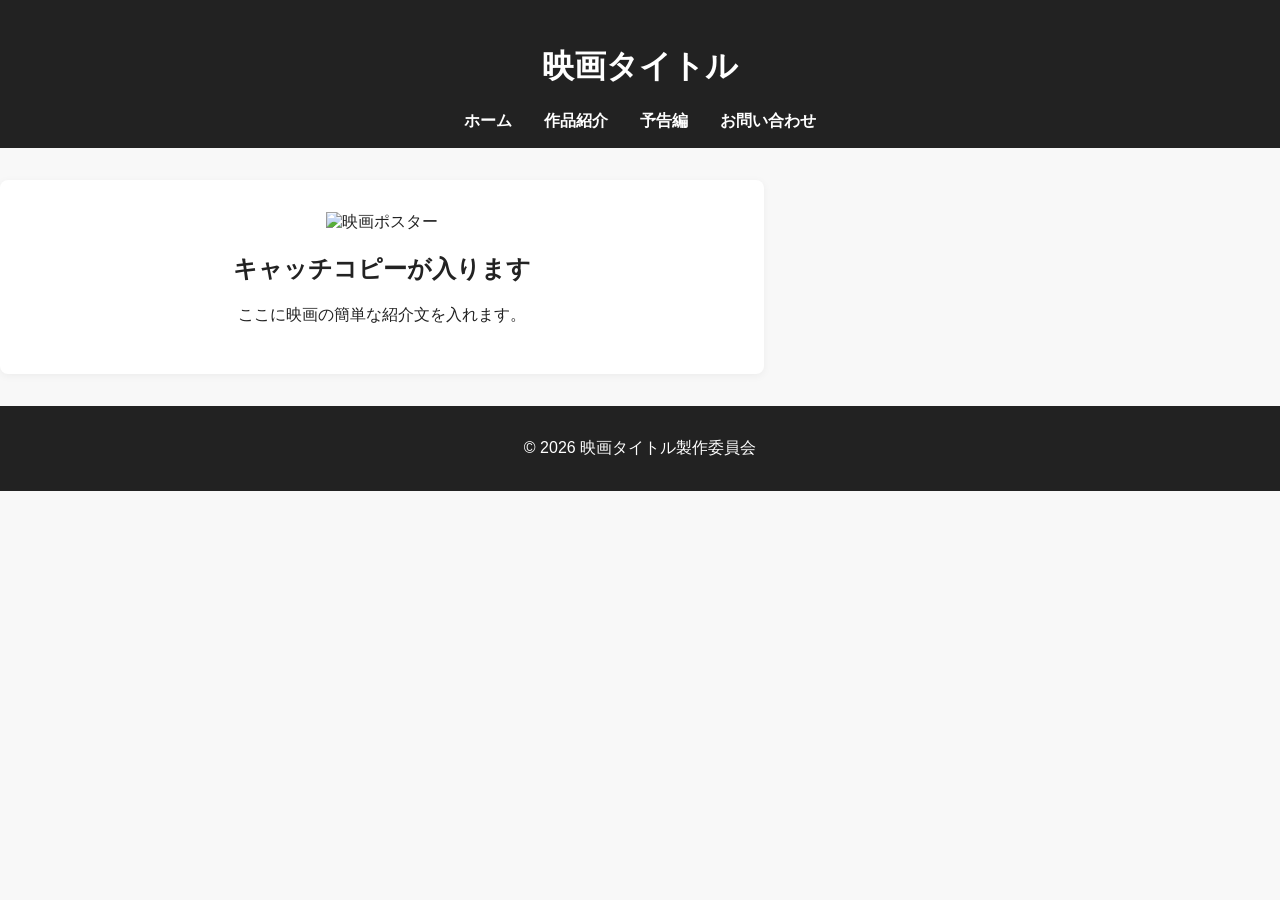
==== index.html @ a8ce862e "first commit" ====
<!DOCTYPE html>
<html lang="ja">
<head>
  <meta charset="UTF-8">
  <meta name="viewport" content="width=device-width, initial-scale=1.0">
  <title>映画タイトル | 特設ページ</title>
  <link rel="stylesheet" href="style.css">
</head>
<body>
  <header>
    <h1>映画タイトル</h1>
    <nav>
      <ul>
        <li><a href="index.html">ホーム</a></li>
        <li><a href="about.html">作品紹介</a></li>
        <li><a href="trailer.html">予告編</a></li>
        <li><a href="contact.html">お問い合わせ</a></li>
      </ul>
    </nav>
  </header>
  <main>
    <section class="main-visual">
      <img src="images/poster.jpg" alt="映画ポスター" style="max-width:100%;height:auto;">
      <h2>キャッチコピーが入ります</h2>
      <p>ここに映画の簡単な紹介文を入れます。</p>
    </section>
  </main>
  <footer>
    <p>&copy; 2026 映画タイトル製作委員会</p>
  </footer>
  <script src="script.js"></script>
</body>
</html>
---- style.css ----
body {
  font-family: 'Yu Gothic', 'Meiryo', sans-serif;
  margin: 0;
  padding: 0;
  background: #f8f8f8;
  color: #222;
}
header {
  background: #222;
  color: #fff;
  padding: 1.5rem 0 1rem 0;
  text-align: center;
}
nav ul {
  list-style: none;
  padding: 0;
  margin: 0;
  display: flex;
  justify-content: center;
  gap: 2rem;
}
nav a {
  color: #fff;
  text-decoration: none;
  font-weight: bold;
  transition: color 0.2s;
}
nav a:hover {
  color: #ffcc00;
}
.main-visual {
  text-align: center;
  margin: 2rem 0;
}
section {
  margin: 2rem auto;
  max-width: 700px;
  background: #fff;
  padding: 2rem;
  border-radius: 8px;
  box-shadow: 0 2px 8px rgba(0,0,0,0.05);
}
footer {
  background: #222;
  color: #fff;
  text-align: center;
  padding: 1rem 0;
  margin-top: 2rem;
}
button {
  background: #ffcc00;
  color: #222;
  border: none;
  padding: 0.5rem 1.5rem;
  border-radius: 4px;
  font-size: 1rem;
  cursor: pointer;
  margin-top: 1rem;
}
button:hover {
  background: #ffe066;
}
input, textarea {
  width: 100%;
  margin-bottom: 1rem;
  padding: 0.5rem;
  border: 1px solid #ccc;
  border-radius: 4px;
  font-size: 1rem;
  box-sizing: border-box;
}
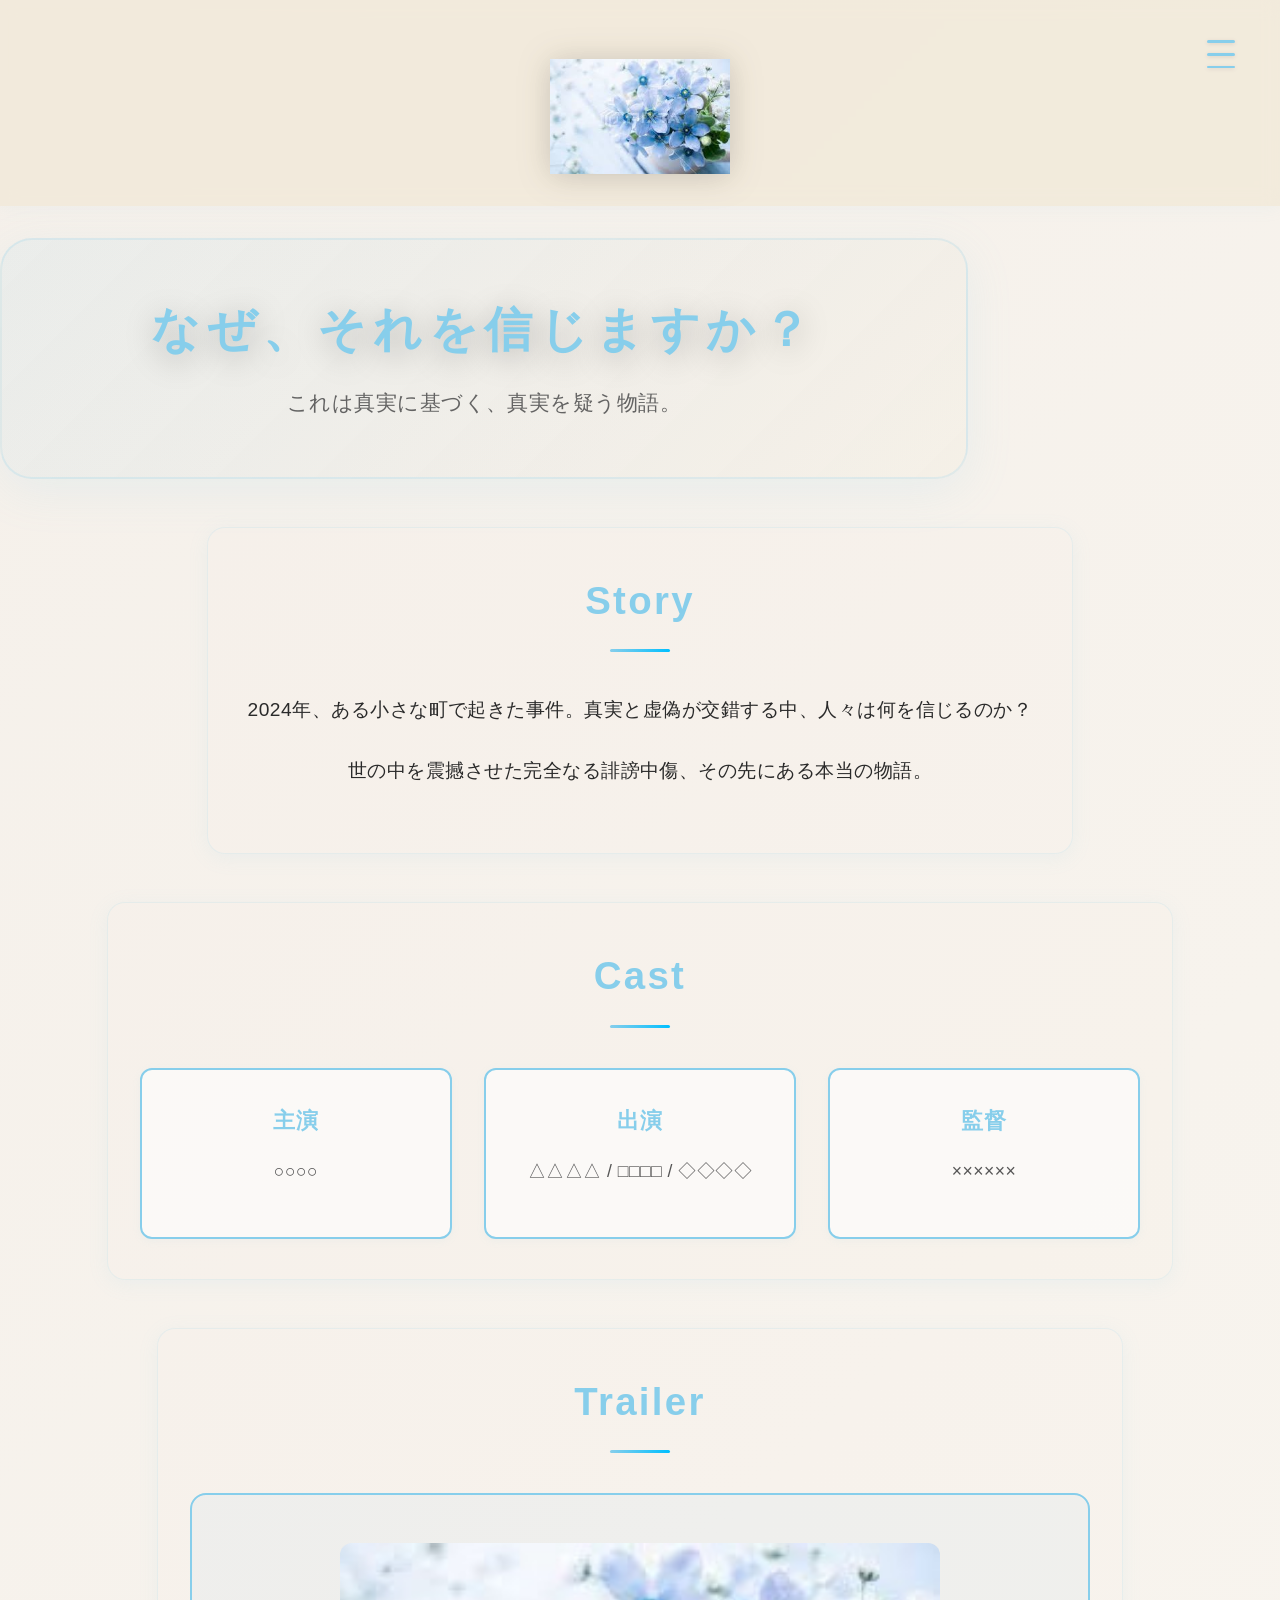
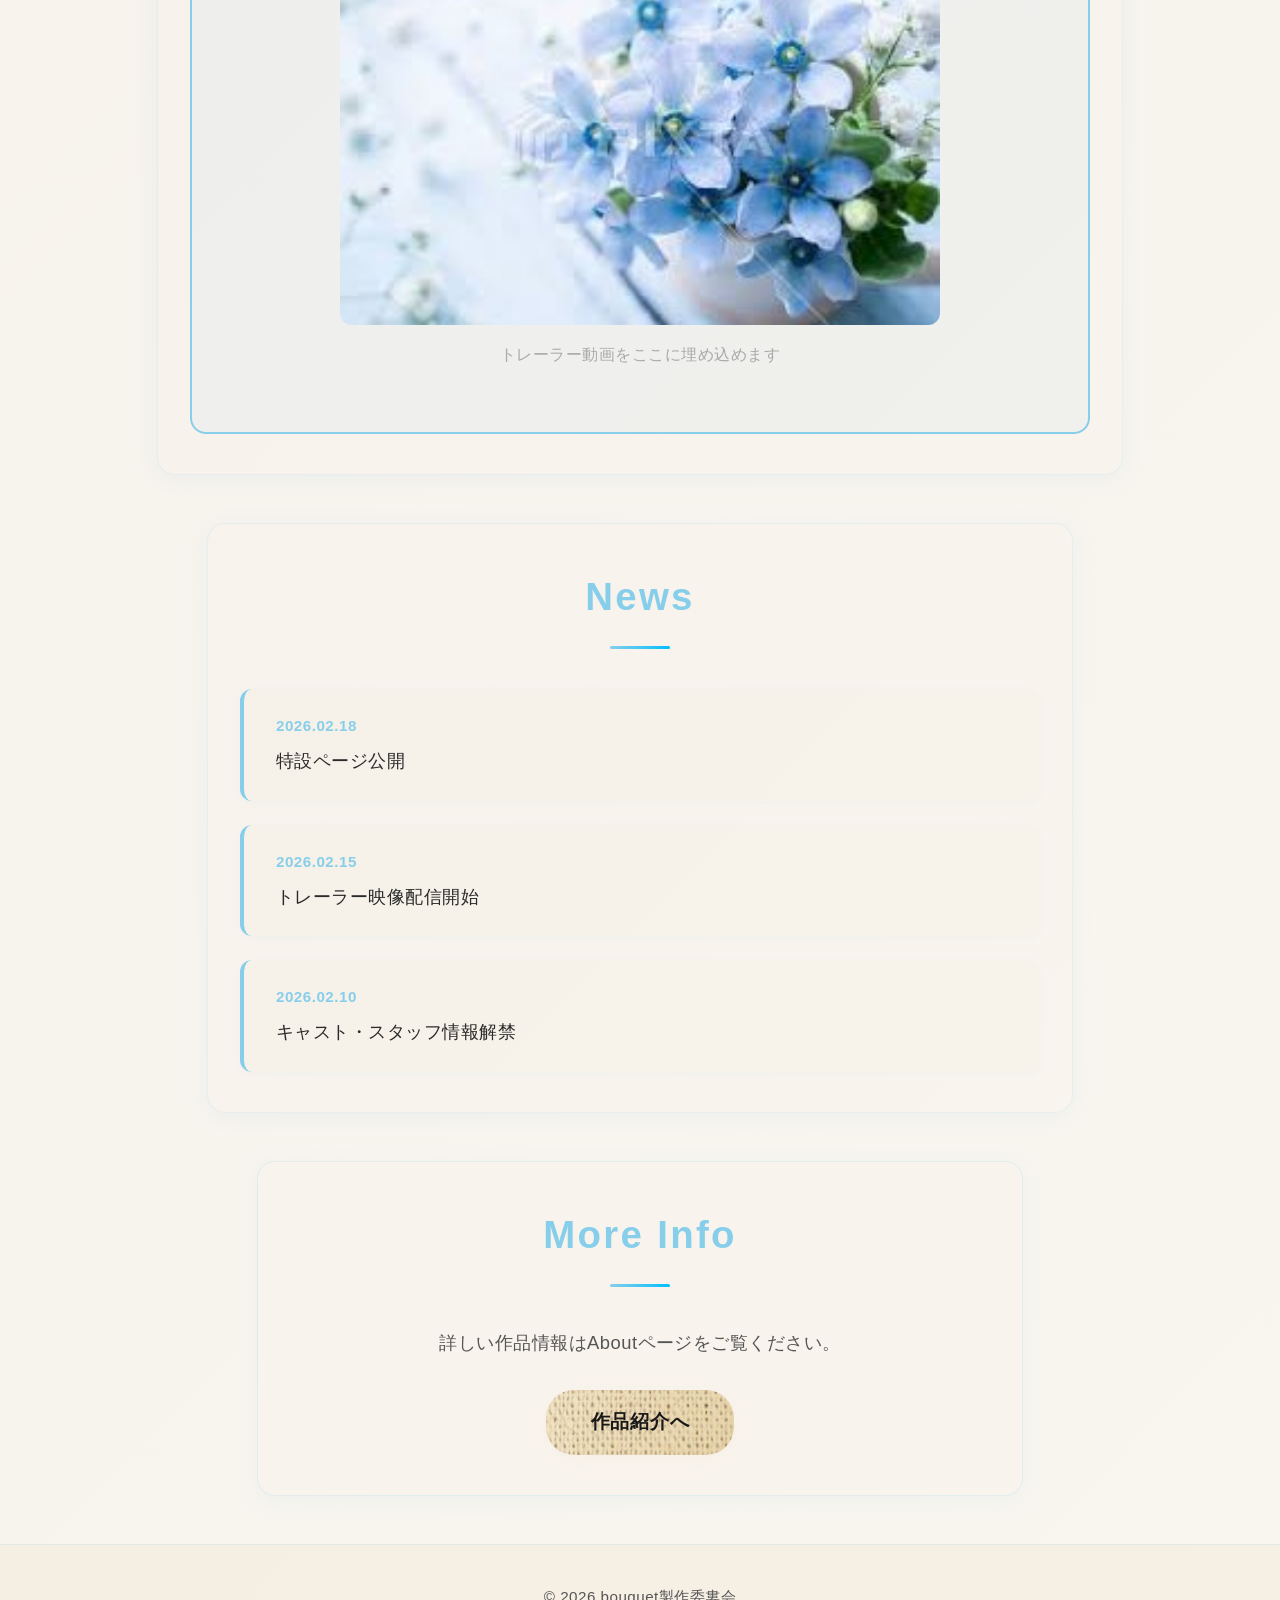
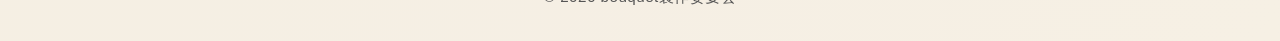
==== commit 16c38863: "ver2" ====
--- a/index.html
+++ b/index.html
@@ -8,25 +8,83 @@
 </head>
 <body>
   <header>
-    <h1>映画タイトル</h1>
-    <nav>
+    <img src="images/water.jpg" alt="bouquetロゴ" class="site-logo" style="max-width:180px; width:40vw; height:auto; margin:1.2rem auto 0.5rem; display:block; filter:drop-shadow(0 2px 16px rgba(0,0,0,0.18));">
+    <button class="menu-toggle" aria-label="メニューを開く"><span></span><span></span><span></span></button>
+    <nav class="nav-menu">
       <ul>
-        <li><a href="index.html">ホーム</a></li>
-        <li><a href="about.html">作品紹介</a></li>
-        <li><a href="trailer.html">予告編</a></li>
-        <li><a href="contact.html">お問い合わせ</a></li>
+        <li><a href="index.html">Home</a></li>
+        <li><a href="about.html">About</a></li>
+        <li><a href="trailer.html">Trailer</a></li>
+        <li><a href="contact.html">Contact</a></li>
       </ul>
     </nav>
   </header>
   <main>
-    <section class="main-visual">
-      <img src="images/poster.jpg" alt="映画ポスター" style="max-width:100%;height:auto;">
-      <h2>キャッチコピーが入ります</h2>
-      <p>ここに映画の簡単な紹介文を入れます。</p>
+    <section class="main-visual fadein">
+      <h2 class="catch">なぜ、それを信じますか？</h2>
+      <p class="tagline">これは真実に基づく、真実を疑う物語。</p>
+    </section>
+
+    <section class="story-section fadein">
+      <h2>Story</h2>
+      <div class="story-content">
+        <p>2024年、ある小さな町で起きた事件。真実と虚偽が交錯する中、人々は何を信じるのか？</p>
+        <p>世の中を震撼させた完全なる誹謗中傷、その先にある本当の物語。</p>
+      </div>
+    </section>
+
+    <section class="cast-section fadein">
+      <h2>Cast</h2>
+      <div class="cast-list">
+        <div class="cast-item">
+          <h3>主演</h3>
+          <p>○○○○</p>
+        </div>
+        <div class="cast-item">
+          <h3>出演</h3>
+          <p>△△△△ / □□□□ / ◇◇◇◇</p>
+        </div>
+        <div class="cast-item">
+          <h3>監督</h3>
+          <p>××××××</p>
+        </div>
+      </div>
+    </section>
+
+    <section class="trailer-preview fadein">
+      <h2>Trailer</h2>
+      <div class="video-placeholder">
+        <img src="images/water.jpg" alt="トレーラー予告編" style="width:100%; max-width:600px; height:auto; border-radius:12px; display:block; margin:0 auto;">
+        <p style="text-align:center; margin-top:1rem; color:#aaa;">トレーラー動画をここに埋め込めます</p>
+      </div>
+    </section>
+
+    <section class="news-section fadein">
+      <h2>News</h2>
+      <div class="news-list">
+        <div class="news-item">
+          <span class="news-date">2026.02.18</span>
+          <p>特設ページ公開</p>
+        </div>
+        <div class="news-item">
+          <span class="news-date">2026.02.15</span>
+          <p>トレーラー映像配信開始</p>
+        </div>
+        <div class="news-item">
+          <span class="news-date">2026.02.10</span>
+          <p>キャスト・スタッフ情報解禁</p>
+        </div>
+      </div>
+    </section>
+
+    <section class="cta-section fadein">
+      <h2>More Info</h2>
+      <p>詳しい作品情報はAboutページをご覧ください。</p>
+      <a href="about.html" class="cta-button">作品紹介へ</a>
     </section>
   </main>
   <footer>
-    <p>&copy; 2026 映画タイトル製作委員会</p>
+    <p>&copy; 2026 bouquet製作委婁会</p>
   </footer>
   <script src="script.js"></script>
 </body>
--- a/style.css
+++ b/style.css
@@ -1,71 +1,422 @@
-body {
-  font-family: 'Yu Gothic', 'Meiryo', sans-serif;
-  margin: 0;
-  padding: 0;
-  background: #f8f8f8;
-  color: #222;
-}
-header {
-  background: #222;
-  color: #fff;
-  padding: 1.5rem 0 1rem 0;
-  text-align: center;
-}
-nav ul {
+.site-logo {
+  display: block;
+  margin: 1.2rem auto 0.5rem auto;
+  max-width: 180px;
+  width: 40vw;
+  height: auto;
+  filter: drop-shadow(0 2px 16px rgba(0,0,0,0.18));
+}
+.main-visual .catch {
+  font-size: 3rem;
+  font-weight: 900;
+  color: #87ceeb;
+  margin-bottom: 1.8rem;
+  letter-spacing: 0.14em;
+  text-shadow: 0 6px 32px rgba(0,0,0,0.28);
+  line-height: 1.1;
+}
+
+.main-visual .tagline {
+  font-size: 1.3rem;
+  color: #555;
+  margin-bottom: 0;
+  opacity: 0.9;
+  font-weight: 400;
+}
+/* 見出し・リンク・フォント統一 */
+h1, h2, h3, h4 {
+  font-family: 'Noto Sans JP', 'Yu Gothic', 'Meiryo', sans-serif;
+  font-weight: 700;
+  letter-spacing: 0.06em;
+  color: #87ceeb;
+  margin-top: 0;
+}
+h1 {
+  font-size: 2.6rem;
+  margin-bottom: 0.5rem;
+  text-shadow: 0 2px 16px rgba(0,0,0,0.18);
+}
+h2 {
+  font-size: 1.7rem;
+  margin-bottom: 1.2rem;
+}
+a {
+  color: #87ceeb;
+  text-decoration: underline;
+  transition: color 0.2s;
+}
+a:hover {
+  color: #f0e6d2;
+  text-decoration: none;
+}
+/* スクロール時フェードイン用 */
+.fadein {
+  opacity: 0;
+  transform: translateY(40px);
+  transition: opacity 0.8s cubic-bezier(.77,0,.18,1), transform 0.8s cubic-bezier(.77,0,.18,1);
+}
+.fadein.visible {
+  opacity: 1;
+  transform: none;
+}
+.main-visual {
+  text-align: center;
+  margin: 4rem auto 5rem auto;
+  padding: 4rem 2rem 3.5rem 2rem;
+  background: linear-gradient(135deg, rgba(135, 206, 235, 0.1) 0%, rgba(240, 230, 210, 0.15) 100%);
+  border-radius: 32px;
+  box-shadow: 0 12px 48px rgba(135, 206, 235, 0.12);
+  position: relative;
+  max-width: 900px;
+  border: 2px solid rgba(135, 206, 235, 0.2);
+}
+.main-visual img {
+  max-width: 320px;
+  width: 80vw;
+  height: auto;
+  margin-bottom: 2.2rem;
+  filter: drop-shadow(0 4px 24px rgba(0,0,0,0.25));
+}
+.main-visual h2 {
+  font-size: 2.2rem;
+  font-weight: 700;
+  color: #ffe066;
+  margin-bottom: 1.2rem;
+  letter-spacing: 0.08em;
+  text-shadow: 0 2px 12px rgba(0,0,0,0.18);
+}
+.main-visual p {
+  font-size: 1.15rem;
+  color: #f5f5f5;
+  margin-bottom: 0;
+  opacity: 0.92;
+}
+/* ハンバーガーメニュー・ナビゲーション */
+.menu-toggle {
+  position: fixed;
+  top: 2.2rem;
+  right: 2.5rem;
+  width: 38px;
+  height: 38px;
+  display: flex !important;
+  flex-direction: column;
+  justify-content: center;
+  align-items: center;
+  background: transparent !important;
+  border: none !important;
+  border-radius: 0 !important;
+  padding: 0 !important;
+  margin: 0 !important;
+  cursor: pointer;
+  z-index: 1002;
+  box-shadow: none !important;
+}
+.menu-toggle span {
+  display: block;
+  width: 28px;
+  height: 3.5px;
+  margin: 5px 0;
+  background: #87ceeb;
+  border-radius: 2px;
+  transition: background 0.2s, transform 0.3s;
+  box-shadow: 0 1px 4px rgba(0,0,0,0.12);
+}
+.nav-menu {
+  position: fixed;
+  top: 0;
+  left: 0;
+  width: 100%;
+  height: 100vh;
+  background: linear-gradient(135deg, rgba(240, 230, 210, 0.98) 0%, rgba(225, 245, 254, 0.98) 100%);
+  backdrop-filter: blur(8px);
+  z-index: 1001;
+  display: flex;
+  flex-direction: column;
+  justify-content: center;
+  align-items: center;
+  opacity: 0;
+  visibility: hidden;
+  transition: opacity 0.3s cubic-bezier(.77,0,.18,1), visibility 0.3s;
+}
+.nav-menu.open {
+  opacity: 1;
+  visibility: visible;
+}
+.nav-menu ul {
   list-style: none;
   padding: 0;
   margin: 0;
+  width: 100%;
   display: flex;
+  flex-direction: column;
   justify-content: center;
-  gap: 2rem;
-}
-nav a {
-  color: #fff;
+  align-items: center;
+  gap: 0;
+}
+.nav-menu li {
+  width: auto;
+  text-align: center;
+}
+.nav-menu a {
+  display: block;
+  padding: 1rem 0;
+  color: #87ceeb;
+  font-size: 2.2rem;
+  font-weight: 700;
   text-decoration: none;
+  background: transparent;
+  transition: color 0.2s, transform 0.2s;
+  letter-spacing: 0.08em;
+}
+.nav-menu a:hover, .nav-menu a:focus {
+  color: #f0e6d2;
+  transform: scale(1.05);
+}
+header {
+  position: relative;
+}
+body {
+  font-family: 'Yu Gothic', 'Meiryo', 'Noto Sans JP', 'Roboto', sans-serif;
+  margin: 0;
+  padding: 0;
+  background: linear-gradient(135deg, #f5f0ea 0%, #f9f6f0 100%);
+  color: #2a2a2a;
+  line-height: 1.7;
+  letter-spacing: 0.03em;
+}
+header {
+  background: rgba(240, 230, 210, 0.6);
+  color: #2a2a2a;
+  padding: 2.5rem 0 1.5rem 0;
+  text-align: center;
+  box-shadow: 0 2px 16px rgba(135, 206, 235, 0.08);
+  backdrop-filter: blur(8px);
+  position: relative;
+  z-index: 100;
+}
+.main-visual {
+  text-align: center;
+  margin: 2rem 0;
+}
+section {
+  margin: 3rem auto;
+  max-width: 900px;
+  background: rgba(255, 255, 255, 0.8);
+  padding: 2.5rem 2rem;
+  border-radius: 18px;
+  box-shadow: 0 4px 20px rgba(135, 206, 235, 0.1);
+  color: #2a2a2a;
+  border: 1px solid rgba(135, 206, 235, 0.15);
+}
+footer {
+  background: rgba(240, 230, 210, 0.4);
+  color: #555;
+  text-align: center;
+  padding: 1.5rem 0 1rem 0;
+  margin-top: 3rem;
+  font-size: 0.95rem;
+  border-top: 1px solid rgba(135, 206, 235, 0.2);
+}
+button:not(.menu-toggle) {
+  background: linear-gradient(90deg, #f0e6d2 0%, #e8d9bb 100%), url('images/rinen.jpg');
+  background-blend-mode: multiply;
+  color: #181818;
+  border: none;
+  padding: 0.7rem 2.2rem;
+  border-radius: 24px;
+  font-size: 1.1rem;
   font-weight: bold;
-  transition: color 0.2s;
-}
-nav a:hover {
-  color: #ffcc00;
-}
-.main-visual {
-  text-align: center;
-  margin: 2rem 0;
-}
-section {
-  margin: 2rem auto;
-  max-width: 700px;
-  background: #fff;
-  padding: 2rem;
-  border-radius: 8px;
-  box-shadow: 0 2px 8px rgba(0,0,0,0.05);
-}
-footer {
-  background: #222;
-  color: #fff;
-  text-align: center;
-  padding: 1rem 0;
-  margin-top: 2rem;
-}
-button {
-  background: #ffcc00;
-  color: #222;
-  border: none;
-  padding: 0.5rem 1.5rem;
-  border-radius: 4px;
-  font-size: 1rem;
   cursor: pointer;
   margin-top: 1rem;
-}
-button:hover {
-  background: #ffe066;
+  box-shadow: 0 2px 8px rgba(240, 230, 210, 0.18);
+  transition: background 0.2s, color 0.2s, box-shadow 0.2s;
+}
+button:not(.menu-toggle):hover {
+  background: linear-gradient(90deg, #fff5e6 0%, #f0e6d2 100%), url('images/rinen.jpg');
+  background-blend-mode: multiply;
+  color: #181818;
+  box-shadow: 0 4px 12px rgba(240, 230, 210, 0.28);
 }
 input, textarea {
   width: 100%;
   margin-bottom: 1rem;
-  padding: 0.5rem;
-  border: 1px solid #ccc;
-  border-radius: 4px;
+  padding: 0.7rem;
+  border: 1px solid #444;
+  border-radius: 8px;
   font-size: 1rem;
+  background: #232323;
+  color: #f5f5f5;
   box-sizing: border-box;
-}
+  transition: border 0.2s, background 0.2s;
+}
+/* ===== トップページセクション スタイリング ===== */
+
+.story-section h2,
+.cast-section h2,
+.trailer-preview h2,
+.news-section h2,
+.cta-section h2 {
+  font-size: 2.4rem;
+  text-align: center;
+  margin-bottom: 2.5rem;
+  position: relative;
+  padding-bottom: 1.2rem;
+}
+
+.story-section h2::after,
+.cast-section h2::after,
+.trailer-preview h2::after,
+.news-section h2::after,
+.cta-section h2::after {
+  content: '';
+  position: absolute;
+  bottom: 0;
+  left: 50%;
+  transform: translateX(-50%);
+  width: 60px;
+  height: 3px;
+  background: linear-gradient(90deg, #87ceeb, #00bfff);
+  border-radius: 2px;
+}
+
+/* Story Section */
+.story-section {
+  max-width: 800px;
+  background: rgba(240, 230, 210, 0.04) !important;
+}
+
+.story-content {
+  font-size: 1.2rem;
+  text-align: center;
+  line-height: 1.9;
+}
+
+.story-content p {
+  margin-bottom: 1.5rem;
+  color: #2a2a2a;
+}
+
+/* Cast Section */
+.cast-section {
+  max-width: 1000px;
+  background: rgba(240, 230, 210, 0.05) !important;
+}
+
+.cast-list {
+  display: grid;
+  grid-template-columns: repeat(auto-fit, minmax(200px, 1fr));
+  gap: 2rem;
+}
+
+.cast-item {
+  background: rgba(255, 255, 255, 0.6);
+  padding: 2rem;
+  border-radius: 12px;
+  text-align: center;
+  border: 2px solid #87ceeb;
+  transition: transform 0.3s, border-color 0.3s, background 0.3s, box-shadow 0.3s;
+  box-shadow: 0 2px 8px rgba(135, 206, 235, 0.08);
+}
+
+.cast-item:hover {
+  transform: translateY(-8px);
+  border-color: #f0e6d2;
+  background: rgba(240, 230, 210, 0.2);
+  box-shadow: 0 8px 24px rgba(135, 206, 235, 0.15);
+}
+
+.cast-item h3 {
+  color: #87ceeb;
+  font-size: 1.4rem;
+  margin-bottom: 0.8rem;
+}
+
+.cast-item p {
+  color: #555;
+  font-size: 1.1rem;
+}
+
+/* Trailer Preview */
+.trailer-preview {
+  max-width: 900px;
+  background: rgba(240, 230, 210, 0.04) !important;
+}
+
+.video-placeholder {
+  background: rgba(135, 206, 235, 0.08);
+  padding: 3rem 2rem;
+  border-radius: 16px;
+  border: 2px solid #87ceeb;
+  text-align: center;
+}
+
+/* News Section */
+.news-section {
+  max-width: 800px;
+  background: rgba(240, 230, 210, 0.04) !important;
+}
+
+.news-list {
+  display: flex;
+  flex-direction: column;
+  gap: 1.5rem;
+}
+
+.news-item {
+  background: rgba(240, 230, 210, 0.15);
+  padding: 1.5rem 2rem;
+  border-radius: 12px;
+  border-left: 4px solid #87ceeb;
+  display: flex;
+  flex-direction: column;
+  gap: 0.5rem;
+  box-shadow: 0 2px 6px rgba(135, 206, 235, 0.06);
+}
+
+.news-date {
+  color: #87ceeb;
+  font-size: 0.95rem;
+  font-weight: 700;
+}
+
+.news-item p {
+  color: #2a2a2a;
+  font-size: 1.1rem;
+  margin: 0;
+}
+
+/* CTA Section */
+.cta-section {
+  text-align: center;
+  max-width: 700px;
+  background: rgba(240, 230, 210, 0.06) !important;
+  border: 1px solid rgba(135, 206, 235, 0.2) !important;
+}
+
+.cta-section p {
+  font-size: 1.15rem;
+  color: #555;
+  margin-bottom: 2rem;
+}
+
+.cta-button {
+  display: inline-block;
+  padding: 1rem 2.8rem;
+  background: linear-gradient(90deg, #f0e6d2 0%, #e8d9bb 100%), url('images/rinen.jpg');
+  background-blend-mode: multiply;
+  color: #181818;
+  text-decoration: none;
+  border-radius: 28px;
+  font-size: 1.2rem;
+  font-weight: 700;
+  box-shadow: 0 4px 16px rgba(240, 230, 210, 0.22);
+  transition: all 0.3s;
+  letter-spacing: 0.04em;
+}
+
+.cta-button:hover {
+  transform: translateY(-4px);
+  box-shadow: 0 8px 24px rgba(240, 230, 210, 0.32);
+  background: linear-gradient(90deg, #fff5e6 0%, #f0e6d2 100%), url('images/rinen.jpg');
+  background-blend-mode: multiply;
+}
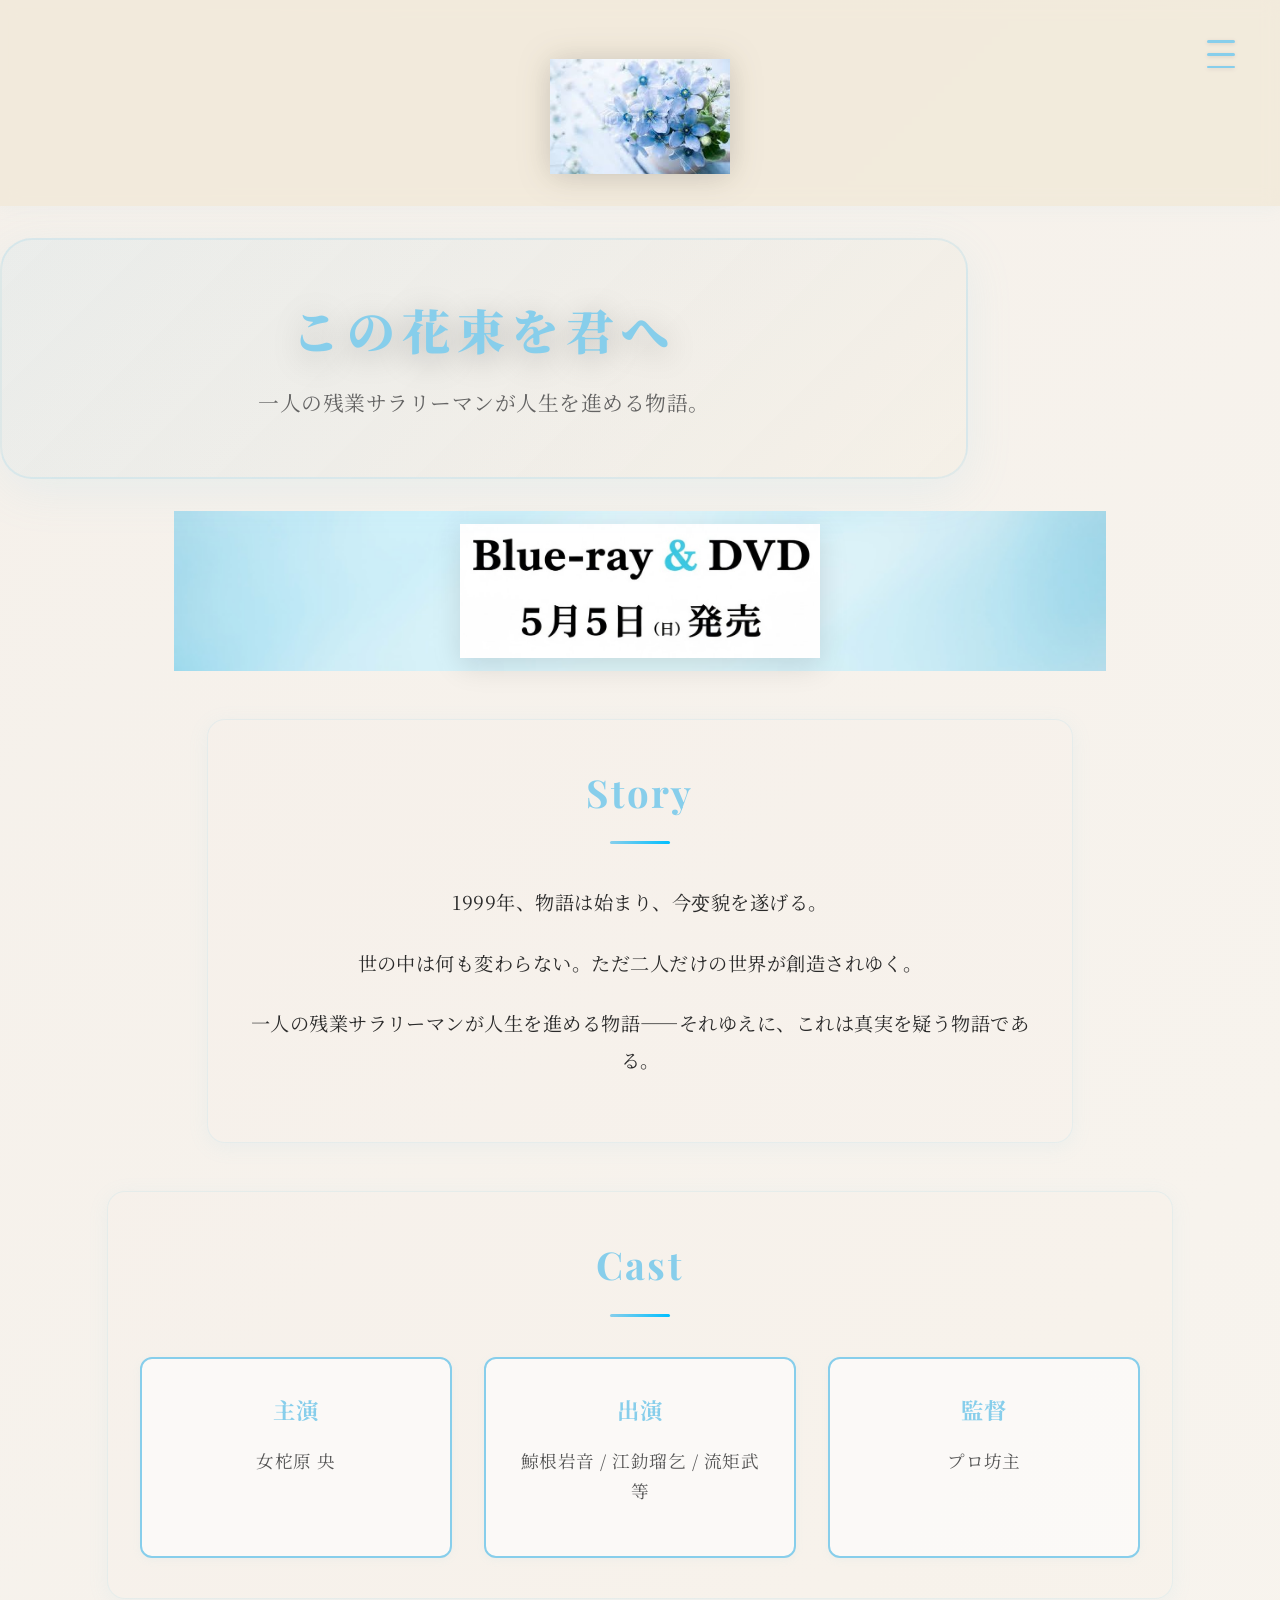
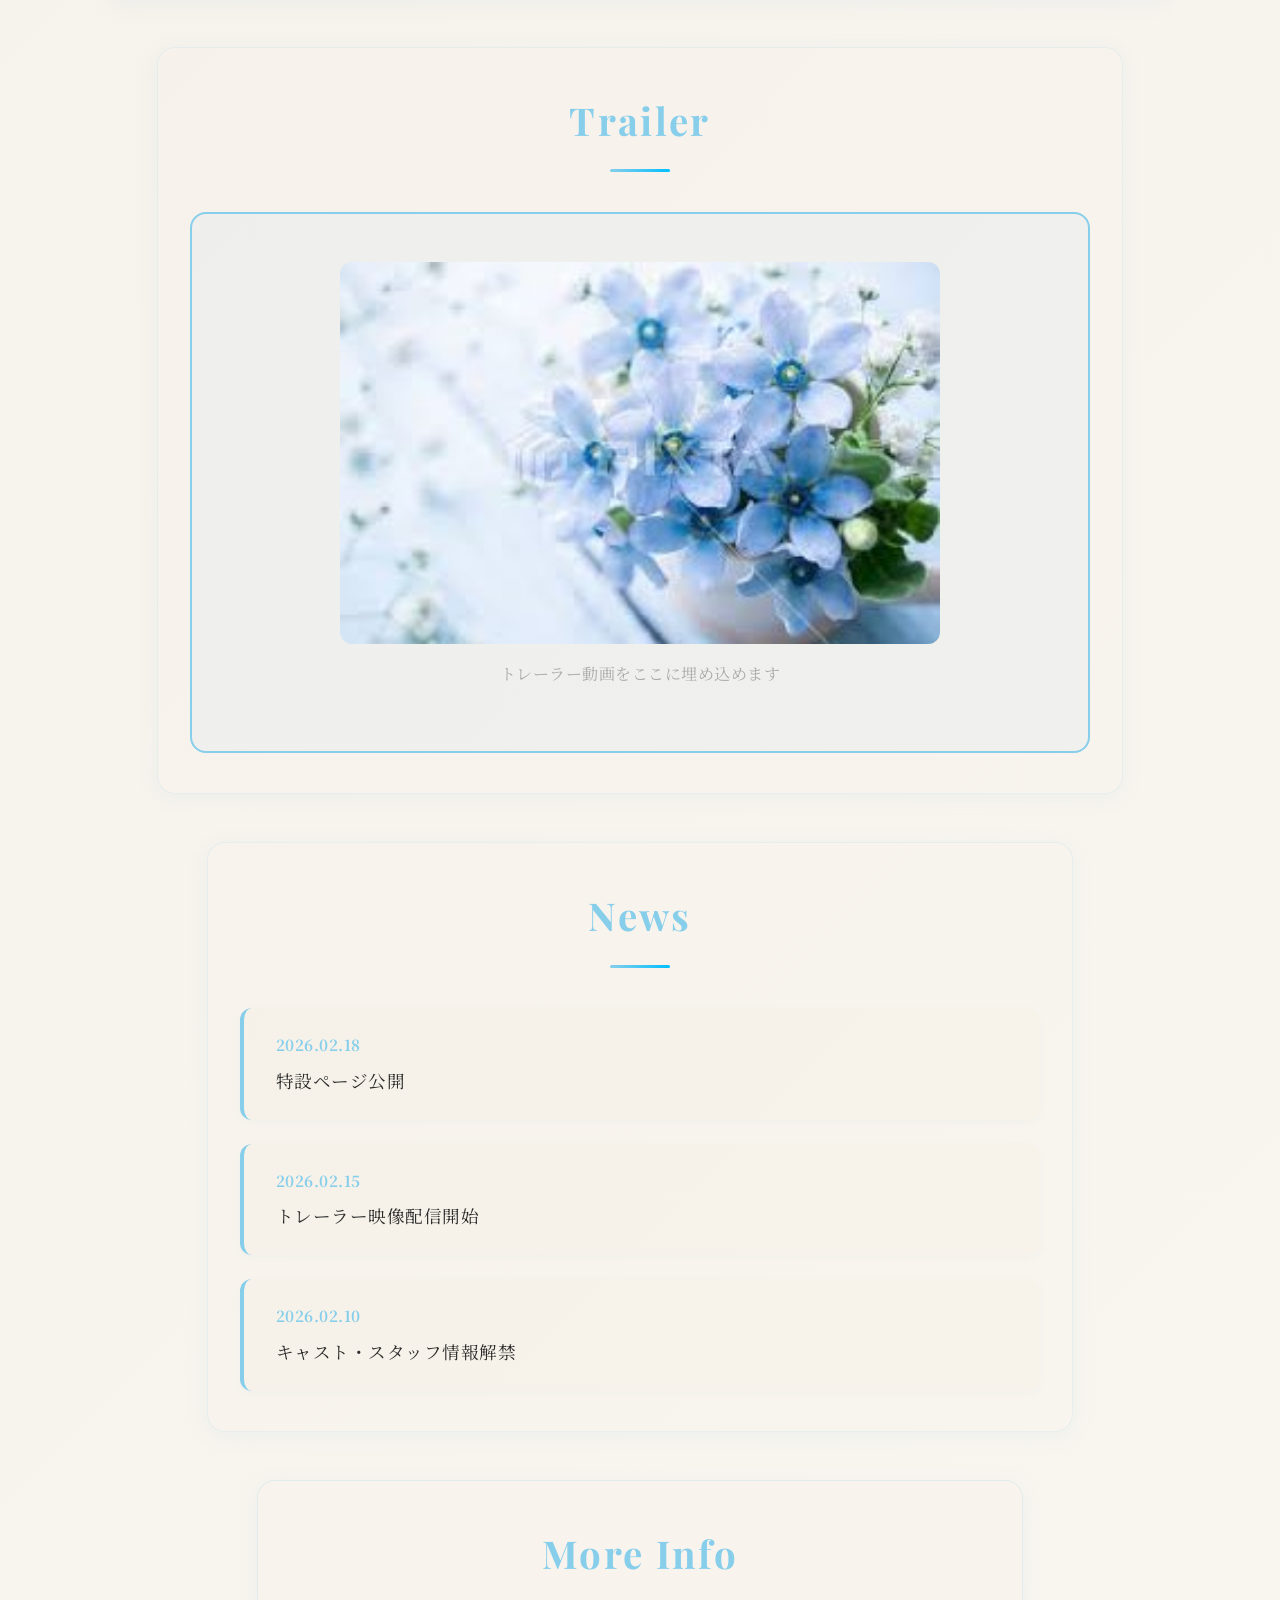
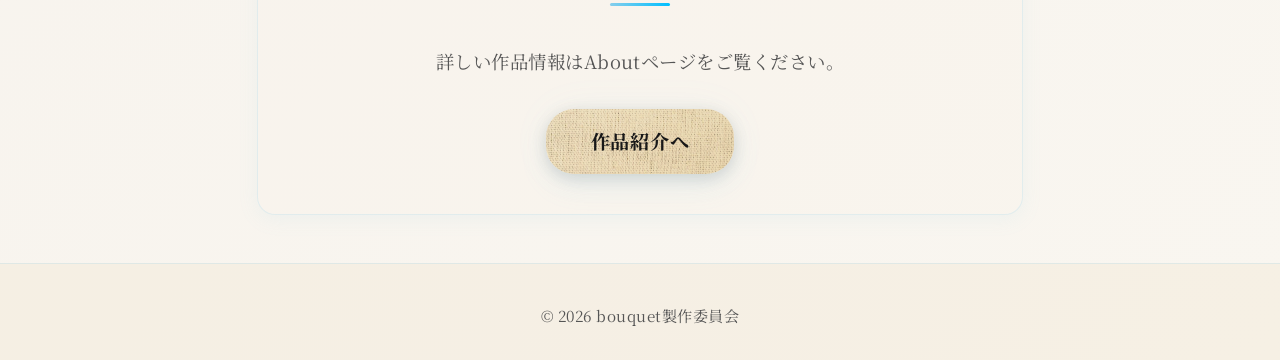
==== commit 1bf92073: "ver3" ====
--- a/index.html
+++ b/index.html
@@ -4,6 +4,9 @@
   <meta charset="UTF-8">
   <meta name="viewport" content="width=device-width, initial-scale=1.0">
   <title>映画タイトル | 特設ページ</title>
+  <link rel="preconnect" href="https://fonts.googleapis.com">
+  <link rel="preconnect" href="https://fonts.gstatic.com" crossorigin>
+  <link href="https://fonts.googleapis.com/css2?family=Noto+Serif+JP:wght@400;700;900&family=Playfair+Display:wght@700;900&display=swap" rel="stylesheet">
   <link rel="stylesheet" href="style.css">
 </head>
 <body>
@@ -21,15 +24,20 @@
   </header>
   <main>
     <section class="main-visual fadein">
-      <h2 class="catch">なぜ、それを信じますか？</h2>
-      <p class="tagline">これは真実に基づく、真実を疑う物語。</p>
+      <h2 class="catch">この花束を君へ</h2>
+      <p class="tagline">一人の残業サラリーマンが人生を進める物語。</p>
+    </section>
+
+    <section class="advertisement fadein">
+      <img src="images/dvd.jpg" alt="DVD発売告知" style="width:40%; max-width:none; height:auto; display:block; margin:0 auto;">
     </section>
 
     <section class="story-section fadein">
       <h2>Story</h2>
       <div class="story-content">
-        <p>2024年、ある小さな町で起きた事件。真実と虚偽が交錯する中、人々は何を信じるのか？</p>
-        <p>世の中を震撼させた完全なる誹謗中傷、その先にある本当の物語。</p>
+        <p>1999年、物語は始まり、今变貌を遂げる。</p>
+        <p>世の中は何も変わらない。ただ二人だけの世界が創造されゆく。</p>
+        <p>一人の残業サラリーマンが人生を進める物語——それゆえに、これは真実を疑う物語である。</p>
       </div>
     </section>
 
@@ -38,15 +46,15 @@
       <div class="cast-list">
         <div class="cast-item">
           <h3>主演</h3>
-          <p>○○○○</p>
+          <p>女柁原 央</p>
         </div>
         <div class="cast-item">
           <h3>出演</h3>
-          <p>△△△△ / □□□□ / ◇◇◇◇</p>
+          <p>鯨根岩音 / 江釛瑠乞 / 流矩武 等</p>
         </div>
         <div class="cast-item">
           <h3>監督</h3>
-          <p>××××××</p>
+          <p>プロ坊主</p>
         </div>
       </div>
     </section>
@@ -84,7 +92,7 @@
     </section>
   </main>
   <footer>
-    <p>&copy; 2026 bouquet製作委婁会</p>
+    <p>&copy; 2026 bouquet製作委員会</p>
   </footer>
   <script src="script.js"></script>
 </body>
--- a/style.css
+++ b/style.css
@@ -25,7 +25,7 @@
 }
 /* 見出し・リンク・フォント統一 */
 h1, h2, h3, h4 {
-  font-family: 'Noto Sans JP', 'Yu Gothic', 'Meiryo', sans-serif;
+  font-family: 'Playfair Display', 'Noto Serif JP', serif;
   font-weight: 700;
   letter-spacing: 0.06em;
   color: #87ceeb;
@@ -90,6 +90,13 @@
   color: #f5f5f5;
   margin-bottom: 0;
   opacity: 0.92;
+}
+/* 動画のレスポンシブ対応 */
+video {
+  max-width: 100%;
+  height: auto;
+  display: block;
+  margin: 0 auto;
 }
 /* ハンバーガーメニュー・ナビゲーション */
 .menu-toggle {
@@ -176,7 +183,7 @@
   position: relative;
 }
 body {
-  font-family: 'Yu Gothic', 'Meiryo', 'Noto Sans JP', 'Roboto', sans-serif;
+  font-family: 'Noto Serif JP', serif;
   margin: 0;
   padding: 0;
   background: linear-gradient(135deg, #f5f0ea 0%, #f9f6f0 100%);
@@ -219,6 +226,7 @@
 }
 button:not(.menu-toggle) {
   background: linear-gradient(90deg, #f0e6d2 0%, #e8d9bb 100%), url('images/rinen.jpg');
+  background-size: 300px;
   background-blend-mode: multiply;
   color: #181818;
   border: none;
@@ -228,14 +236,16 @@
   font-weight: bold;
   cursor: pointer;
   margin-top: 1rem;
-  box-shadow: 0 2px 8px rgba(240, 230, 210, 0.18);
-  transition: background 0.2s, color 0.2s, box-shadow 0.2s;
+  box-shadow: 0 2px 8px rgba(0, 0, 0, 0.12), 0 8px 20px rgba(135, 206, 235, 0.08), 0 0 30px rgba(135, 206, 235, 0.04);
+  transition: all 0.3s ease;
 }
 button:not(.menu-toggle):hover {
   background: linear-gradient(90deg, #fff5e6 0%, #f0e6d2 100%), url('images/rinen.jpg');
+  background-size: 300px;
   background-blend-mode: multiply;
   color: #181818;
-  box-shadow: 0 4px 12px rgba(240, 230, 210, 0.28);
+  transform: translateY(-6px);
+  box-shadow: 0 6px 16px rgba(0, 0, 0, 0.18), 0 12px 32px rgba(135, 206, 235, 0.16), 0 0 50px rgba(135, 206, 235, 0.08);
 }
 input, textarea {
   width: 100%;
@@ -279,6 +289,27 @@
   border-radius: 2px;
 }
 
+/* 広告セクション */
+.advertisement {
+  background: url('images/back_ad.jpg') center/cover no-repeat !important;
+  padding: 0.8rem 1rem !important;
+  box-shadow: none !important;
+  border: none !important;
+  margin: 1rem auto !important;
+  max-width: 900px;
+  border-radius: 0 !important;
+}
+
+.advertisement img {
+  box-shadow: 0 8px 28px rgba(0, 0, 0, 0.12);
+  transition: transform 0.3s ease;
+  border-radius: 0;
+}
+
+.advertisement img:hover {
+  transform: scale(1.02);
+}
+
 /* Story Section */
 .story-section {
   max-width: 800px;
@@ -403,20 +434,31 @@
   display: inline-block;
   padding: 1rem 2.8rem;
   background: linear-gradient(90deg, #f0e6d2 0%, #e8d9bb 100%), url('images/rinen.jpg');
+  background-size: 300px;
   background-blend-mode: multiply;
   color: #181818;
   text-decoration: none;
   border-radius: 28px;
   font-size: 1.2rem;
   font-weight: 700;
-  box-shadow: 0 4px 16px rgba(240, 230, 210, 0.22);
-  transition: all 0.3s;
+  box-shadow: 0 4px 16px rgba(0, 0, 0, 0.12), 0 12px 28px rgba(135, 206, 235, 0.12), 0 0 40px rgba(135, 206, 235, 0.06);
+  transition: all 0.3s ease;
   letter-spacing: 0.04em;
 }
 
 .cta-button:hover {
-  transform: translateY(-4px);
-  box-shadow: 0 8px 24px rgba(240, 230, 210, 0.32);
+  transform: translateY(-8px);
+  box-shadow: 0 8px 24px rgba(0, 0, 0, 0.16), 0 16px 40px rgba(135, 206, 235, 0.2), 0 0 60px rgba(135, 206, 235, 0.12);
   background: linear-gradient(90deg, #fff5e6 0%, #f0e6d2 100%), url('images/rinen.jpg');
+  background-size: 300px;
   background-blend-mode: multiply;
 }
+
+/* レスポンシブ対応 */
+@media (max-width: 900px) {
+  .main-visual .catch {
+    font-size: 2rem;
+    letter-spacing: 0.08em;
+    margin-bottom: 1.2rem;
+  }
+}
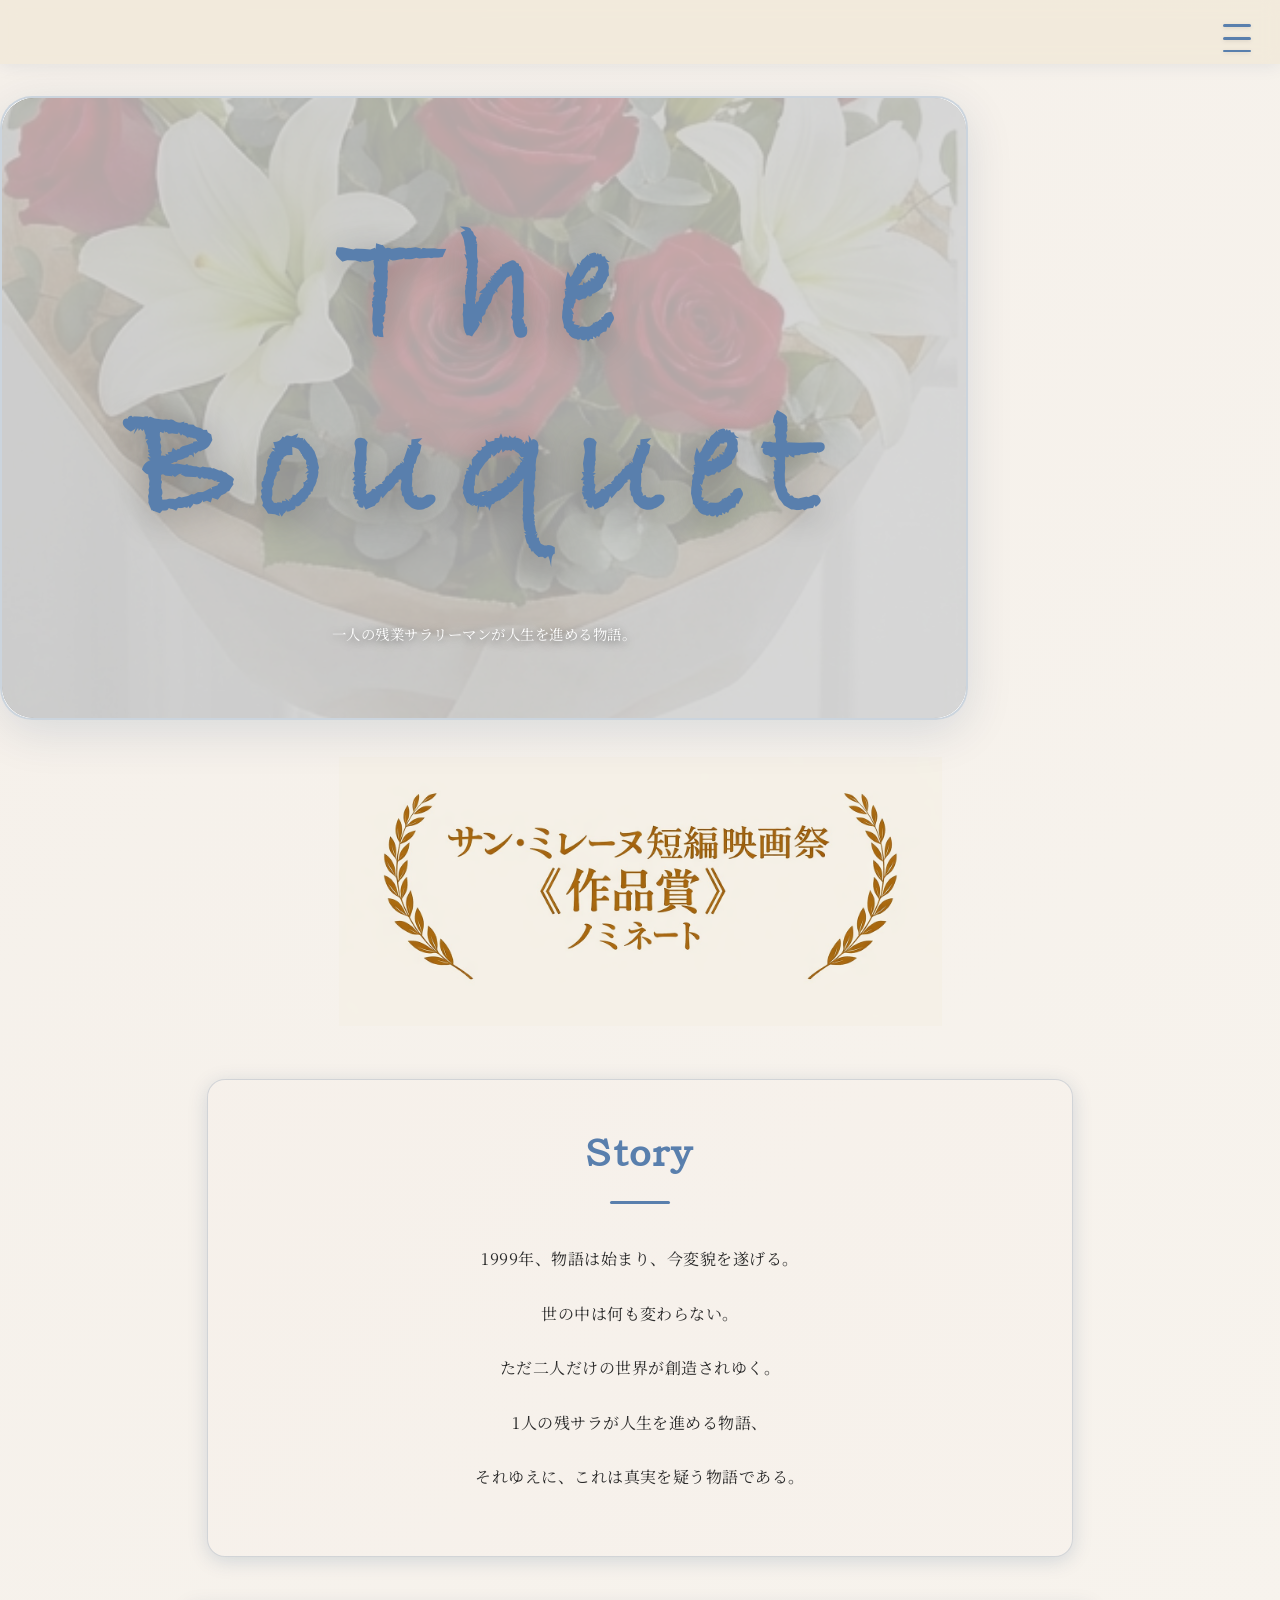
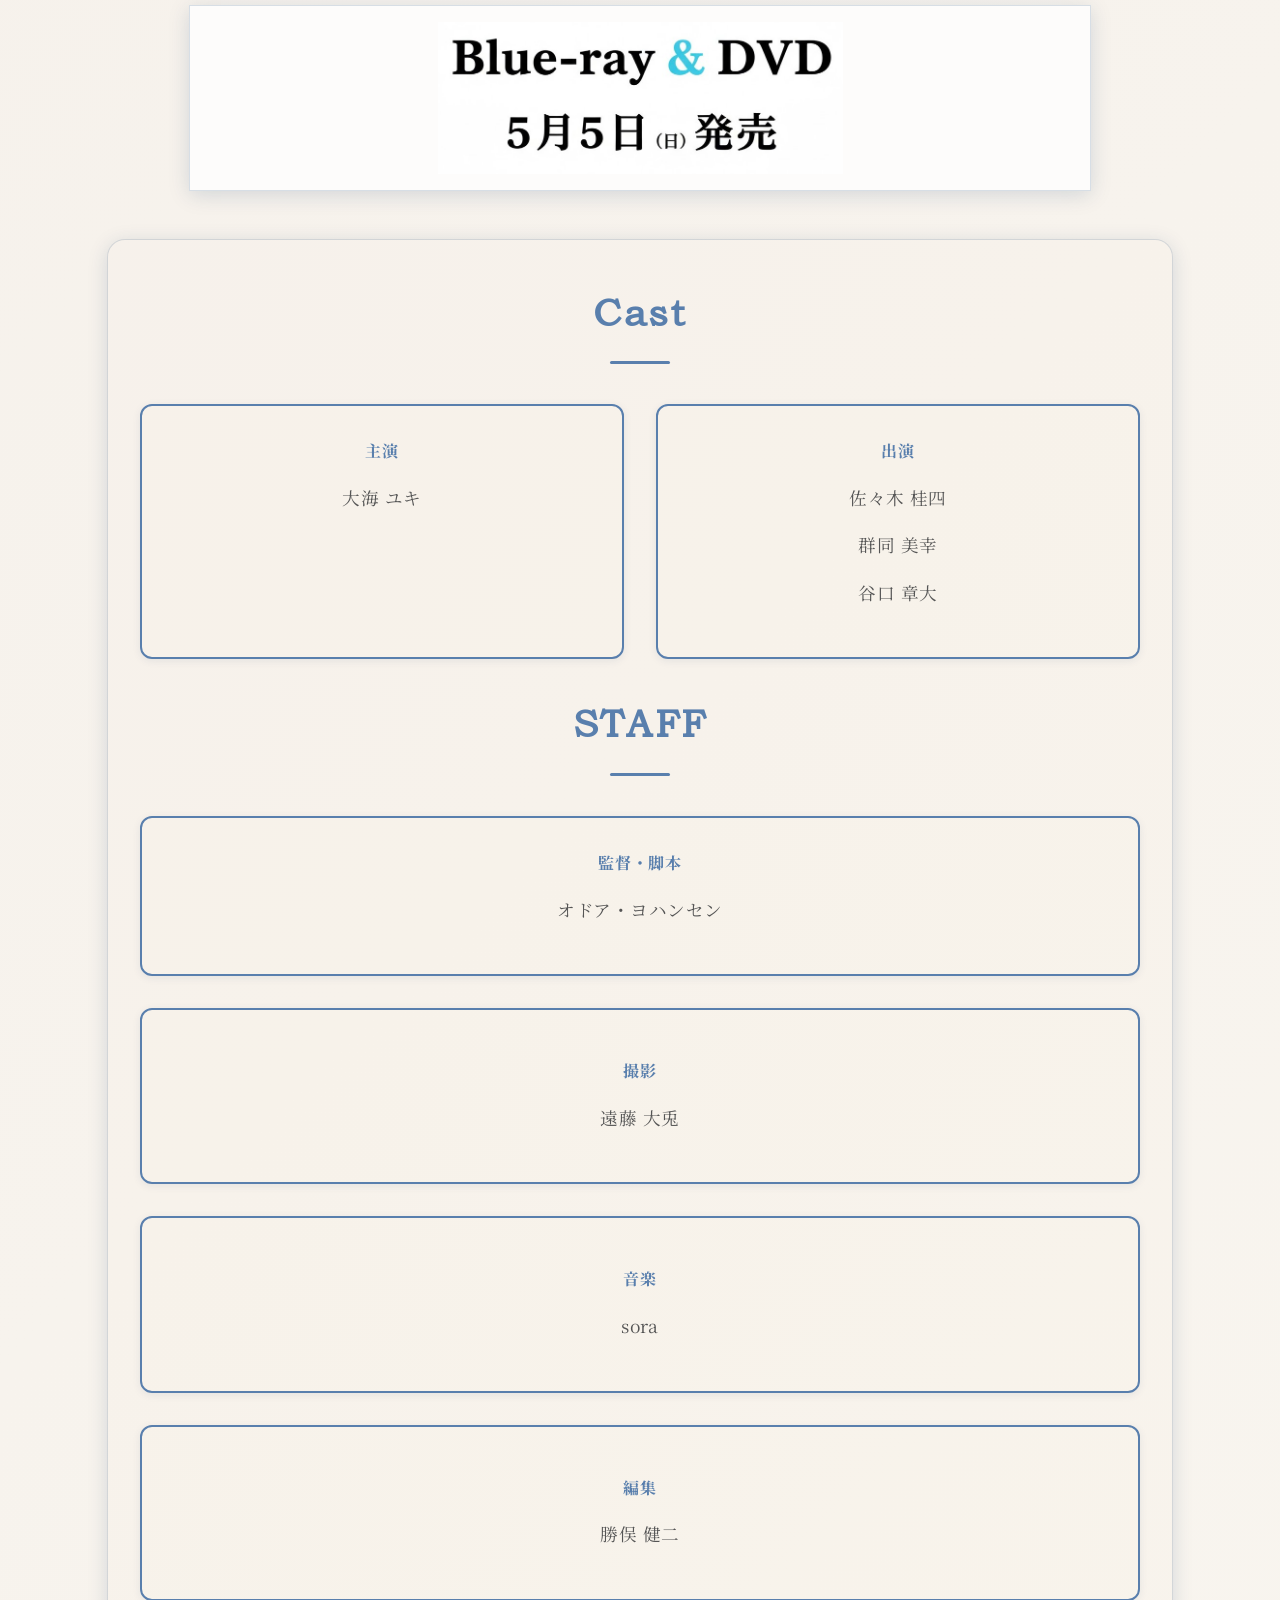
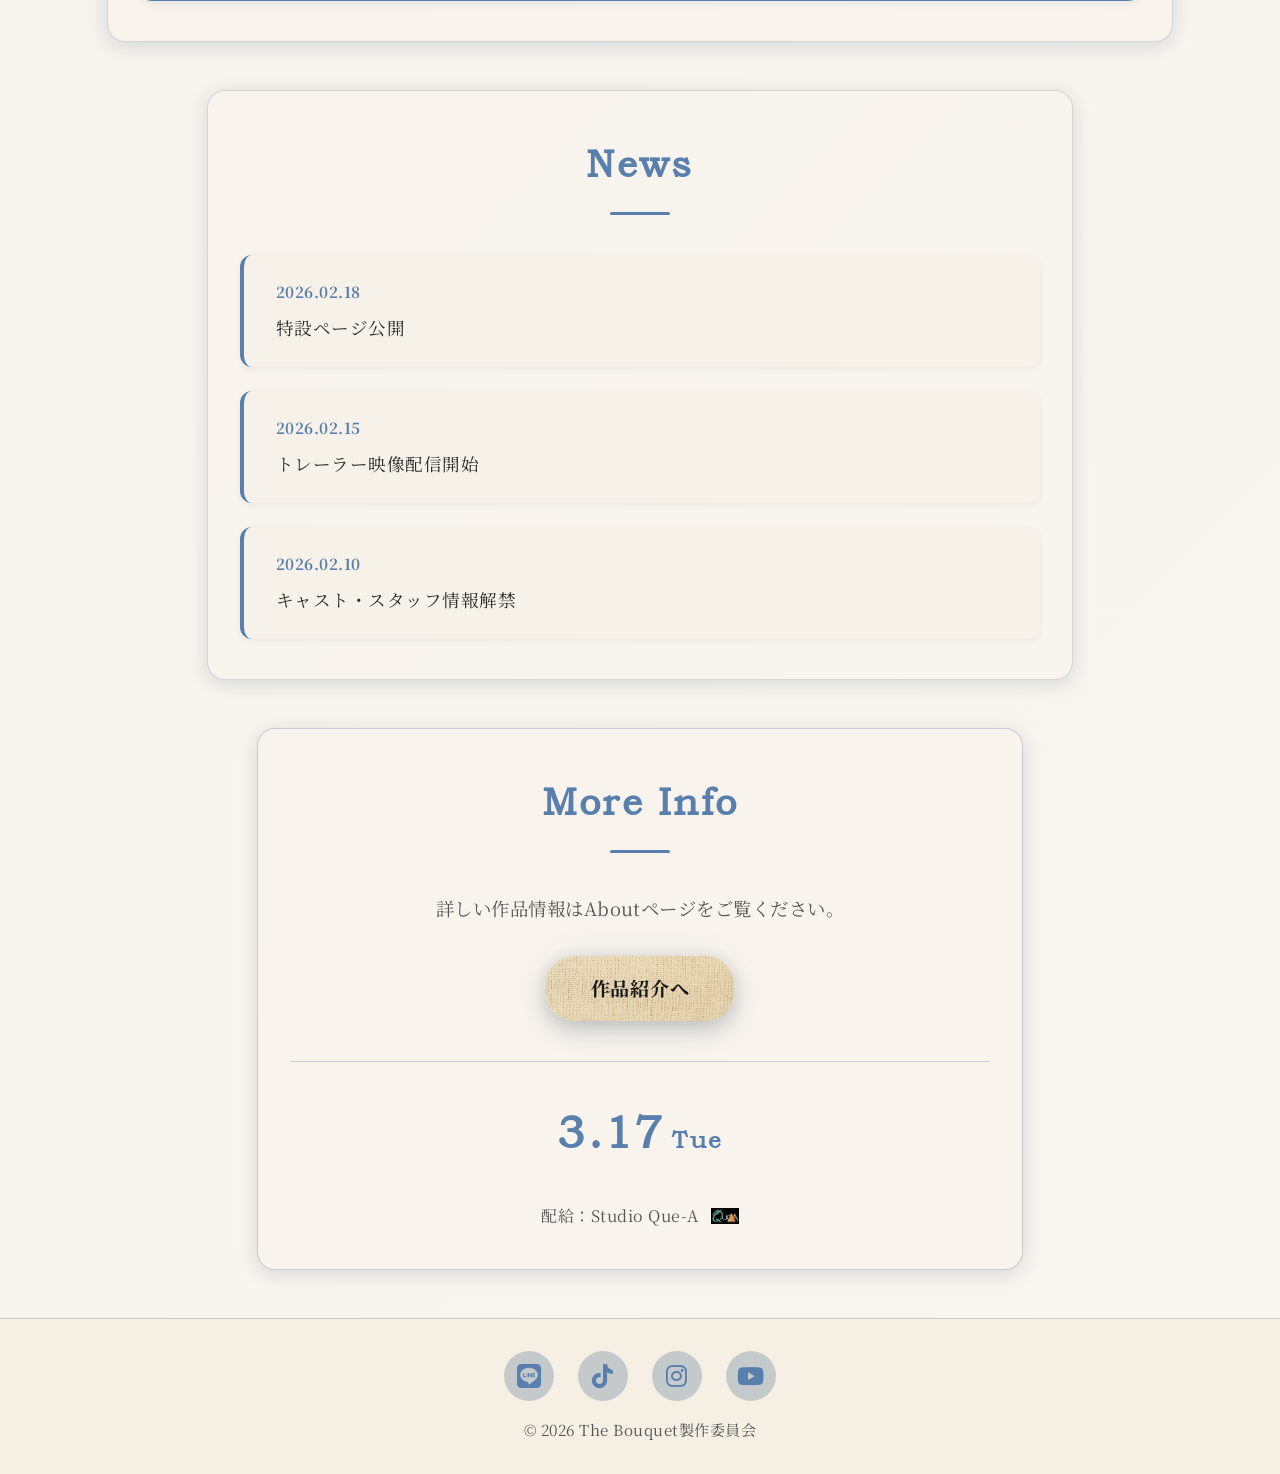
==== commit 50164f42: "ver4" ====
--- a/index.html
+++ b/index.html
@@ -7,11 +7,11 @@
   <link rel="preconnect" href="https://fonts.googleapis.com">
   <link rel="preconnect" href="https://fonts.gstatic.com" crossorigin>
   <link href="https://fonts.googleapis.com/css2?family=Noto+Serif+JP:wght@400;700;900&family=Playfair+Display:wght@700;900&display=swap" rel="stylesheet">
+  <link rel="stylesheet" href="https://cdnjs.cloudflare.com/ajax/libs/font-awesome/6.4.0/css/all.min.css">
   <link rel="stylesheet" href="style.css">
 </head>
 <body>
   <header>
-    <img src="images/water.jpg" alt="bouquetロゴ" class="site-logo" style="max-width:180px; width:40vw; height:auto; margin:1.2rem auto 0.5rem; display:block; filter:drop-shadow(0 2px 16px rgba(0,0,0,0.18));">
     <button class="menu-toggle" aria-label="メニューを開く"><span></span><span></span><span></span></button>
     <nav class="nav-menu">
       <ul>
@@ -24,20 +24,31 @@
   </header>
   <main>
     <section class="main-visual fadein">
-      <h2 class="catch">この花束を君へ</h2>
+      <div class="slideshow-bg">
+        <!-- スライドショー背景画像はCSS/JSで制御 -->
+      </div>
+      <h2 class="catch">The Bouquet</h2>
       <p class="tagline">一人の残業サラリーマンが人生を進める物語。</p>
     </section>
 
-    <section class="advertisement fadein">
-      <img src="images/dvd.jpg" alt="DVD発売告知" style="width:40%; max-width:none; height:auto; display:block; margin:0 auto;">
+    <section class="advertisement fadein" style="background: rgba(240, 230, 210, 0.04) !important; padding: 0.3rem 1rem !important;">
+      <img src="images/san.png" alt="特設画像" style="width:67%; max-width:none; height:auto; display:block; margin:0 auto;">
     </section>
 
     <section class="story-section fadein">
       <h2>Story</h2>
       <div class="story-content">
-        <p>1999年、物語は始まり、今变貌を遂げる。</p>
-        <p>世の中は何も変わらない。ただ二人だけの世界が創造されゆく。</p>
-        <p>一人の残業サラリーマンが人生を進める物語——それゆえに、これは真実を疑う物語である。</p>
+        <p>1999年、物語は始まり、今変貌を遂げる。</p>
+        <p>世の中は何も変わらない。</p>
+        <p>ただ二人だけの世界が創造されゆく。</p>
+        <p>1人の残サラが人生を進める物語、</p>
+        <p>それゆえに、これは真実を疑う物語である。</p>
+      </div>
+    </section>
+
+    <section class="fadein" style="padding: 1rem 0; border-radius: 0 !important;">
+      <div style="text-align: center;">
+        <img src="images/dvd.jpg" alt="DVD発売告知" style="width:45%; max-width:none; height:auto; display:block; margin:0 auto;">
       </div>
     </section>
 
@@ -46,24 +57,33 @@
       <div class="cast-list">
         <div class="cast-item">
           <h3>主演</h3>
-          <p>女柁原 央</p>
+          <p>大海 ユキ</p>
         </div>
         <div class="cast-item">
           <h3>出演</h3>
-          <p>鯨根岩音 / 江釛瑠乞 / 流矩武 等</p>
+          <p>佐々木 桂四</p>
+          <p>群同 美幸</p>
+          <p>谷口 章大</p>
+        </div>
+      </div>
+      <h2 style="margin-top: 2rem;">STAFF</h2>  
+      <div class="cast-list" style="grid-template-columns: 1fr;">
+        <div class="cast-item">
+          <h3>監督・脚本</h3>
+          <p>オドア・ヨハンセン</p>
         </div>
         <div class="cast-item">
-          <h3>監督</h3>
-          <p>プロ坊主</p>
+          <h3 style="margin-top: 1rem;">撮影</h3>
+          <p>遠藤 大兎</p>
         </div>
-      </div>
-    </section>
-
-    <section class="trailer-preview fadein">
-      <h2>Trailer</h2>
-      <div class="video-placeholder">
-        <img src="images/water.jpg" alt="トレーラー予告編" style="width:100%; max-width:600px; height:auto; border-radius:12px; display:block; margin:0 auto;">
-        <p style="text-align:center; margin-top:1rem; color:#aaa;">トレーラー動画をここに埋め込めます</p>
+        <div class="cast-item">
+          <h3 style="margin-top: 1rem;">音楽</h3>
+          <p>sora</p>
+        </div>
+        <div class="cast-item">
+          <h3 style="margin-top: 1rem;">編集</h3>
+          <p>勝俣 健二</p>
+        </div>
       </div>
     </section>
 
@@ -89,10 +109,26 @@
       <h2>More Info</h2>
       <p>詳しい作品情報はAboutページをご覧ください。</p>
       <a href="about.html" class="cta-button">作品紹介へ</a>
+      <div class="release-info">
+        <div class="release-date">
+          <span class="release-day">3.17</span>
+          <span class="release-day-of-week">Tue</span>
+        </div>
+        <div class="distribution">
+          <span>配給：Studio Que-A</span>
+          <img src="images/Que.jpeg" alt="Studio Que-A ロゴ" class="distribution-logo">
+        </div>
+      </div>
     </section>
   </main>
   <footer>
-    <p>&copy; 2026 bouquet製作委員会</p>
+    <div class="social-links">
+      <a href="https://line.me/R/ti/p/" target="_blank" rel="noopener" aria-label="LINE"><i class="fab fa-line"></i></a>
+      <a href="https://www.tiktok.com/" target="_blank" rel="noopener" aria-label="TikTok"><i class="fab fa-tiktok"></i></a>
+      <a href="https://www.instagram.com/" target="_blank" rel="noopener" aria-label="Instagram"><i class="fab fa-instagram"></i></a>
+      <a href="https://www.youtube.com/" target="_blank" rel="noopener" aria-label="YouTube"><i class="fab fa-youtube"></i></a>
+    </div>
+    <p>&copy; 2026 The Bouquet製作委員会</p>
   </footer>
   <script src="script.js"></script>
 </body>
--- a/style.css
+++ b/style.css
@@ -1,3 +1,35 @@
+@font-face {
+  font-family: 'BRADHITC';
+  src: url('font/BRADHITC.TTF') format('truetype');
+}
+
+@font-face {
+  font-family: 'BOKOS';
+  src: url('font/BOOKOS.TTF') format('truetype');
+}
+
+/* === テーマカラー定義（一か所で管理） === */
+:root {
+  /* 主要色 */
+  --theme-primary: #597fad;
+  --theme-primary-20: rgba(0, 51, 102, 0.2);
+  --theme-primary-04: rgba(0, 51, 102, 0.04);
+  --theme-primary-05: rgba(0, 51, 102, 0.05);
+  --theme-primary-06: rgba(0, 51, 102, 0.06);
+  --theme-primary-08: rgba(0, 51, 102, 0.08);
+  --theme-primary-12: rgba(0, 51, 102, 0.12);
+  --theme-primary-15: rgba(0, 51, 102, 0.15);
+  --theme-primary-16: rgba(0, 51, 102, 0.16);
+  --theme-primary-50: rgba(0, 51, 102, 0.5);
+  
+  /* アクセント色 */
+  --accent-light: #f0e6d2;
+  --accent-dark: #181818;
+  --text-primary: #2a2a2a;
+  --text-secondary: #555;
+  --text-white: #ffffff;
+}
+
 .site-logo {
   display: block;
   margin: 1.2rem auto 0.5rem auto;
@@ -7,9 +39,9 @@
   filter: drop-shadow(0 2px 16px rgba(0,0,0,0.18));
 }
 .main-visual .catch {
-  font-size: 3rem;
+  font-size: 10rem;
   font-weight: 900;
-  color: #87ceeb;
+  color: var(--theme-primary);
   margin-bottom: 1.8rem;
   letter-spacing: 0.14em;
   text-shadow: 0 6px 32px rgba(0,0,0,0.28);
@@ -17,18 +49,20 @@
 }
 
 .main-visual .tagline {
-  font-size: 1.3rem;
-  color: #555;
+  font-size: 0.9rem;
+  color: #ffffff;
   margin-bottom: 0;
-  opacity: 0.9;
+  margin-top: 2rem;
+  opacity: 1;
   font-weight: 400;
+  text-shadow: 0 2px 8px rgba(0,0,0,0.6);
 }
 /* 見出し・リンク・フォント統一 */
 h1, h2, h3, h4 {
-  font-family: 'Playfair Display', 'Noto Serif JP', serif;
+  font-family: 'BOKOS', 'Playfair Display', 'Noto Serif JP', serif;
   font-weight: 700;
   letter-spacing: 0.06em;
-  color: #87ceeb;
+  color: var(--theme-primary);
   margin-top: 0;
 }
 h1 {
@@ -38,10 +72,10 @@
 }
 h2 {
   font-size: 1.7rem;
-  margin-bottom: 1.2rem;
+  margin-bottom: 0.5rem;
 }
 a {
-  color: #87ceeb;
+  color: var(--theme-primary);
   text-decoration: underline;
   transition: color 0.2s;
 }
@@ -60,15 +94,63 @@
   transform: none;
 }
 .main-visual {
+  overflow: hidden;
   text-align: center;
   margin: 4rem auto 5rem auto;
   padding: 4rem 2rem 3.5rem 2rem;
-  background: linear-gradient(135deg, rgba(135, 206, 235, 0.1) 0%, rgba(240, 230, 210, 0.15) 100%);
   border-radius: 32px;
-  box-shadow: 0 12px 48px rgba(135, 206, 235, 0.12);
+  box-shadow: 0 12px 48px var(--theme-primary-12);
   position: relative;
   max-width: 900px;
-  border: 2px solid rgba(135, 206, 235, 0.2);
+  border: 2px solid var(--theme-primary-20);
+  min-height: 500px;
+  display: flex;
+  flex-direction: column;
+  justify-content: center;
+  align-items: center;
+}
+.slideshow-bg {
+  position: absolute;
+  top: 0;
+  left: 0;
+  right: 0;
+  bottom: 0;
+  z-index: 0;
+  width: 100%;
+  height: 100%;
+  pointer-events: none;
+  border-radius: 32px;
+  overflow: hidden;
+}
+
+.slideshow-bg .slide-img {
+  position: absolute;
+  top: 0;
+  left: 0;
+  width: 100%;
+  height: 100%;
+  opacity: 0;
+  transition: opacity 1.2s ease-in-out;
+  background-size: cover;
+  background-position: center;
+  background-repeat: no-repeat;
+  filter: brightness(0.55);
+}
+.slideshow-bg .slide-img.active {
+  opacity: 1;
+}
+.slideshow-bg .slide-img.a { background-image: url('images/hana_a.png'); }
+.slideshow-bg .slide-img.b { background-image: url('images/hana_b.png'); }
+.slideshow-bg .slide-img.c { background-image: url('images/hana_c.png'); }
+
+/* 白の薄いベール */
+.slideshow-bg::after {
+  content: '';
+  position: absolute;
+  inset: 0;
+  background: rgba(255,255,255,0.65);
+  pointer-events: none;
+  z-index: 2;
 }
 .main-visual img {
   max-width: 320px;
@@ -78,19 +160,28 @@
   filter: drop-shadow(0 4px 24px rgba(0,0,0,0.25));
 }
 .main-visual h2 {
-  font-size: 2.2rem;
-  font-weight: 700;
+  font-family: 'BRADHITC', sans-serif;
+  font-size: 10rem;
+  font-weight: 400;
   color: #ffe066;
-  margin-bottom: 1.2rem;
-  letter-spacing: 0.08em;
-  text-shadow: 0 2px 12px rgba(0,0,0,0.18);
-}
+  margin: 2rem 0 4rem 0;
+  letter-spacing: 0.15em;
+  position: relative;
+  z-index: 3;
+  text-shadow: 0 4px 12px rgba(0,0,0,0.8);
+  line-height: 1;
+}
+
 .main-visual p {
   font-size: 1.15rem;
-  color: #f5f5f5;
+  color: #ffffff;
   margin-bottom: 0;
-  opacity: 0.92;
-}
+  opacity: 1;
+  position: relative;
+  z-index: 3;
+  text-shadow: 0 2px 8px rgba(0,0,0,0.6);
+}
+
 /* 動画のレスポンシブ対応 */
 video {
   max-width: 100%;
@@ -101,8 +192,8 @@
 /* ハンバーガーメニュー・ナビゲーション */
 .menu-toggle {
   position: fixed;
-  top: 2.2rem;
-  right: 2.5rem;
+  top: 1.2rem;
+  right: 1.5rem;
   width: 38px;
   height: 38px;
   display: flex !important;
@@ -123,7 +214,7 @@
   width: 28px;
   height: 3.5px;
   margin: 5px 0;
-  background: #87ceeb;
+  background: var(--theme-primary);
   border-radius: 2px;
   transition: background 0.2s, transform 0.3s;
   box-shadow: 0 1px 4px rgba(0,0,0,0.12);
@@ -167,7 +258,7 @@
 .nav-menu a {
   display: block;
   padding: 1rem 0;
-  color: #87ceeb;
+  color: var(--theme-primary);
   font-size: 2.2rem;
   font-weight: 700;
   text-decoration: none;
@@ -183,20 +274,20 @@
   position: relative;
 }
 body {
-  font-family: 'Noto Serif JP', serif;
+  font-family: 'Noto Serif JP', '游明朝', 'YuMincho', 'MS Pゴシック', 'MS PGothic', serif;
   margin: 0;
   padding: 0;
   background: linear-gradient(135deg, #f5f0ea 0%, #f9f6f0 100%);
-  color: #2a2a2a;
+  color: var(--text-primary);
   line-height: 1.7;
   letter-spacing: 0.03em;
 }
 header {
   background: rgba(240, 230, 210, 0.6);
-  color: #2a2a2a;
+  color: var(--text-primary);
   padding: 2.5rem 0 1.5rem 0;
   text-align: center;
-  box-shadow: 0 2px 16px rgba(135, 206, 235, 0.08);
+  box-shadow: 0 2px 16px var(--theme-primary-08);
   backdrop-filter: blur(8px);
   position: relative;
   z-index: 100;
@@ -211,24 +302,53 @@
   background: rgba(255, 255, 255, 0.8);
   padding: 2.5rem 2rem;
   border-radius: 18px;
-  box-shadow: 0 4px 20px rgba(135, 206, 235, 0.1);
-  color: #2a2a2a;
-  border: 1px solid rgba(135, 206, 235, 0.15);
+  box-shadow: 0 4px 20px var(--theme-primary-15);
+  color: var(--text-primary);
+  border: 1px solid var(--theme-primary-15);
 }
 footer {
   background: rgba(240, 230, 210, 0.4);
-  color: #555;
-  text-align: center;
-  padding: 1.5rem 0 1rem 0;
+  color: var(--text-secondary);
+  text-align: center;
+  padding: 2rem 0 1rem 0;
   margin-top: 3rem;
   font-size: 0.95rem;
-  border-top: 1px solid rgba(135, 206, 235, 0.2);
+  border-top: 1px solid var(--theme-primary-20);
+  position: relative;
+  z-index: 1003;
+}
+
+.social-links {
+  display: flex;
+  justify-content: center;
+  gap: 1.5rem;
+  margin-bottom: 1rem;
+}
+
+.social-links a {
+  display: inline-flex;
+  align-items: center;
+  justify-content: center;
+  width: 50px;
+  height: 50px;
+  border-radius: 50%;
+  background: var(--theme-primary-20);
+  color: var(--theme-primary);
+  text-decoration: none;
+  transition: all 0.3s ease;
+  font-size: 1.5rem;
+}
+
+.social-links a:hover {
+  background: var(--theme-primary-50);
+  color: #fff;
+  transform: translateY(-3px);
 }
 button:not(.menu-toggle) {
-  background: linear-gradient(90deg, #f0e6d2 0%, #e8d9bb 100%), url('images/rinen.jpg');
+  background: linear-gradient(90deg, var(--accent-light) 0%, #e8d9bb 100%), url('images/rinen.jpg');
   background-size: 300px;
   background-blend-mode: multiply;
-  color: #181818;
+  color: var(--accent-dark);
   border: none;
   padding: 0.7rem 2.2rem;
   border-radius: 24px;
@@ -236,16 +356,16 @@
   font-weight: bold;
   cursor: pointer;
   margin-top: 1rem;
-  box-shadow: 0 2px 8px rgba(0, 0, 0, 0.12), 0 8px 20px rgba(135, 206, 235, 0.08), 0 0 30px rgba(135, 206, 235, 0.04);
+  box-shadow: 0 2px 8px rgba(0, 0, 0, 0.12), 0 8px 20px var(--theme-primary-08), 0 0 30px var(--theme-primary-04);
   transition: all 0.3s ease;
 }
 button:not(.menu-toggle):hover {
-  background: linear-gradient(90deg, #fff5e6 0%, #f0e6d2 100%), url('images/rinen.jpg');
+  background: linear-gradient(90deg, #fff5e6 0%, var(--accent-light) 100%), url('images/rinen.jpg');
   background-size: 300px;
   background-blend-mode: multiply;
-  color: #181818;
+  color: var(--accent-dark);
   transform: translateY(-6px);
-  box-shadow: 0 6px 16px rgba(0, 0, 0, 0.18), 0 12px 32px rgba(135, 206, 235, 0.16), 0 0 50px rgba(135, 206, 235, 0.08);
+  box-shadow: 0 6px 16px rgba(0, 0, 0, 0.18), 0 12px 32px var(--theme-primary-16), 0 0 50px var(--theme-primary-08);
 }
 input, textarea {
   width: 100%;
@@ -285,7 +405,7 @@
   transform: translateX(-50%);
   width: 60px;
   height: 3px;
-  background: linear-gradient(90deg, #87ceeb, #00bfff);
+  background: var(--theme-primary);
   border-radius: 2px;
 }
 
@@ -301,7 +421,7 @@
 }
 
 .advertisement img {
-  box-shadow: 0 8px 28px rgba(0, 0, 0, 0.12);
+  box-shadow: none;
   transition: transform 0.3s ease;
   border-radius: 0;
 }
@@ -317,14 +437,14 @@
 }
 
 .story-content {
-  font-size: 1.2rem;
+  font-size: 1rem;
   text-align: center;
   line-height: 1.9;
 }
 
 .story-content p {
   margin-bottom: 1.5rem;
-  color: #2a2a2a;
+  color: var(--text-primary);
 }
 
 /* Cast Section */
@@ -340,13 +460,13 @@
 }
 
 .cast-item {
-  background: rgba(255, 255, 255, 0.6);
+  background: rgba(240, 230, 210, 0.05);
   padding: 2rem;
   border-radius: 12px;
   text-align: center;
-  border: 2px solid #87ceeb;
+  border: 2px solid var(--theme-primary);
   transition: transform 0.3s, border-color 0.3s, background 0.3s, box-shadow 0.3s;
-  box-shadow: 0 2px 8px rgba(135, 206, 235, 0.08);
+  box-shadow: 0 2px 8px var(--theme-primary-08);
 }
 
 .cast-item:hover {
@@ -357,13 +477,13 @@
 }
 
 .cast-item h3 {
-  color: #87ceeb;
-  font-size: 1.4rem;
-  margin-bottom: 0.8rem;
+  color: var(--theme-primary);
+  font-size: 1rem;
+  margin-bottom: 0.3rem;
 }
 
 .cast-item p {
-  color: #555;
+  color: var(--text-secondary);
   font-size: 1.1rem;
 }
 
@@ -374,10 +494,10 @@
 }
 
 .video-placeholder {
-  background: rgba(135, 206, 235, 0.08);
+  background: var(--theme-primary-08);
   padding: 3rem 2rem;
   border-radius: 16px;
-  border: 2px solid #87ceeb;
+  border: 2px solid var(--theme-primary);
   text-align: center;
 }
 
@@ -397,21 +517,21 @@
   background: rgba(240, 230, 210, 0.15);
   padding: 1.5rem 2rem;
   border-radius: 12px;
-  border-left: 4px solid #87ceeb;
+  border-left: 4px solid var(--theme-primary);
   display: flex;
   flex-direction: column;
   gap: 0.5rem;
-  box-shadow: 0 2px 6px rgba(135, 206, 235, 0.06);
+  box-shadow: 0 2px 6px var(--theme-primary-06);
 }
 
 .news-date {
-  color: #87ceeb;
+  color: var(--theme-primary);
   font-size: 0.95rem;
   font-weight: 700;
 }
 
 .news-item p {
-  color: #2a2a2a;
+  color: var(--text-primary);
   font-size: 1.1rem;
   margin: 0;
 }
@@ -421,43 +541,92 @@
   text-align: center;
   max-width: 700px;
   background: rgba(240, 230, 210, 0.06) !important;
-  border: 1px solid rgba(135, 206, 235, 0.2) !important;
+  border: 1px solid var(--theme-primary-20) !important;
 }
 
 .cta-section p {
   font-size: 1.15rem;
-  color: #555;
+  color: var(--text-secondary);
   margin-bottom: 2rem;
 }
 
 .cta-button {
   display: inline-block;
   padding: 1rem 2.8rem;
-  background: linear-gradient(90deg, #f0e6d2 0%, #e8d9bb 100%), url('images/rinen.jpg');
+  background: linear-gradient(90deg, var(--accent-light) 0%, #e8d9bb 100%), url('images/rinen.jpg');
   background-size: 300px;
   background-blend-mode: multiply;
-  color: #181818;
+  color: var(--accent-dark);
   text-decoration: none;
   border-radius: 28px;
   font-size: 1.2rem;
   font-weight: 700;
-  box-shadow: 0 4px 16px rgba(0, 0, 0, 0.12), 0 12px 28px rgba(135, 206, 235, 0.12), 0 0 40px rgba(135, 206, 235, 0.06);
+  box-shadow: 0 4px 16px rgba(0, 0, 0, 0.12), 0 12px 28px var(--theme-primary-12), 0 0 40px var(--theme-primary-06);
   transition: all 0.3s ease;
   letter-spacing: 0.04em;
 }
 
 .cta-button:hover {
   transform: translateY(-8px);
-  box-shadow: 0 8px 24px rgba(0, 0, 0, 0.16), 0 16px 40px rgba(135, 206, 235, 0.2), 0 0 60px rgba(135, 206, 235, 0.12);
+  box-shadow: 0 8px 24px rgba(0, 0, 0, 0.16), 0 16px 40px var(--theme-primary-20), 0 0 60px var(--theme-primary-12);
   background: linear-gradient(90deg, #fff5e6 0%, #f0e6d2 100%), url('images/rinen.jpg');
   background-size: 300px;
   background-blend-mode: multiply;
 }
 
+/* リリース情報セクション */
+.release-info {
+  margin-top: 2.5rem;
+  padding-top: 2rem;
+  border-top: 1px solid var(--theme-primary-20);
+  text-align: center;
+}
+
+.release-date {
+  display: flex;
+  align-items: baseline;
+  justify-content: center;
+  gap: 0.5rem;
+  flex-wrap: wrap;
+}
+
+.release-day {
+  font-size: 2.8rem;
+  font-weight: 700;
+  color: var(--theme-primary);
+  letter-spacing: 0.05em;
+  font-family: 'BOKOS', sans-serif;
+}
+
+.release-day-of-week {
+  font-size: 1.5rem;
+  font-weight: 600;
+  color: var(--theme-primary);
+  letter-spacing: 0.1em;
+  font-family: 'BOKOS', sans-serif;
+}
+
+.distribution {
+  font-size: 1rem;
+  color: var(--text-secondary);
+  margin-top: 2rem;
+  margin-bottom: 0;
+  display: flex;
+  align-items: center;
+  justify-content: center;
+  gap: 0.8rem;
+}
+
+.distribution-logo {
+  height: 1em;
+  width: auto;
+  display: block;
+}
+
 /* レスポンシブ対応 */
 @media (max-width: 900px) {
   .main-visual .catch {
-    font-size: 2rem;
+    font-size: 3rem;
     letter-spacing: 0.08em;
     margin-bottom: 1.2rem;
   }
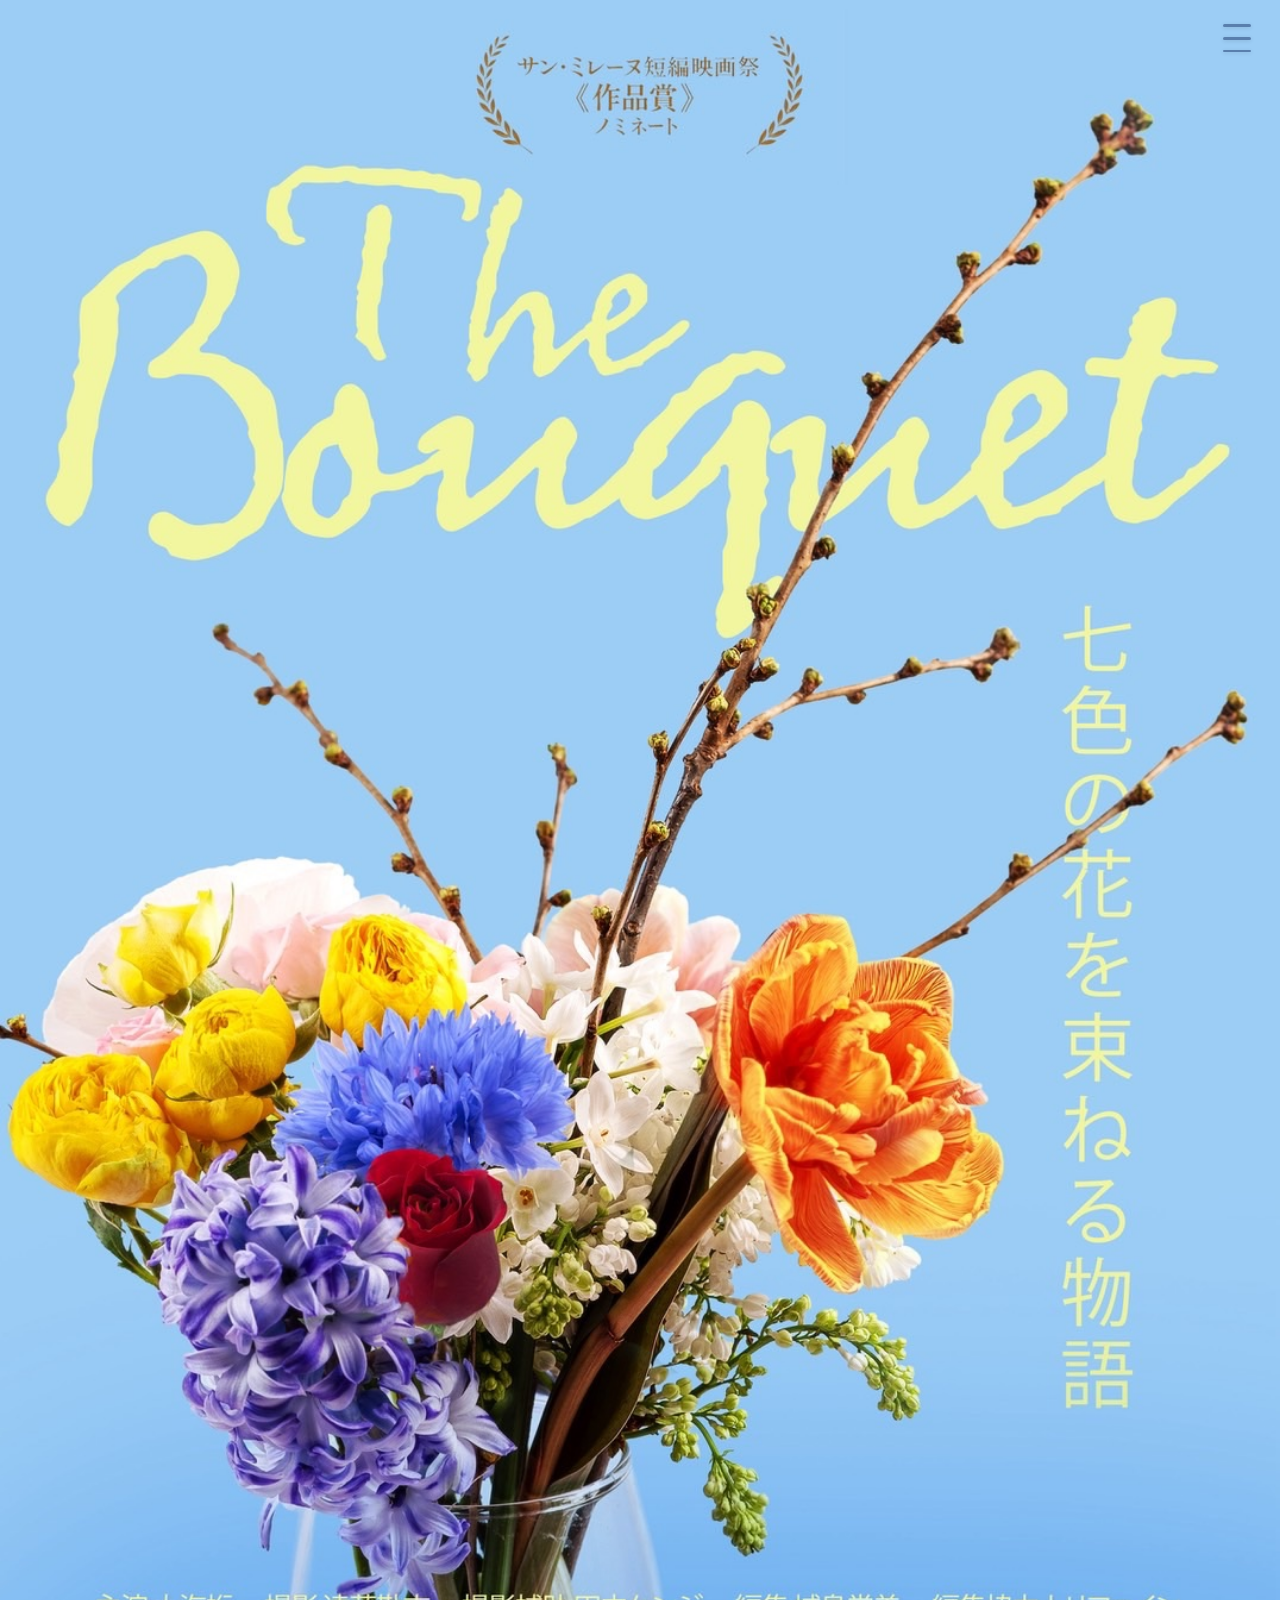
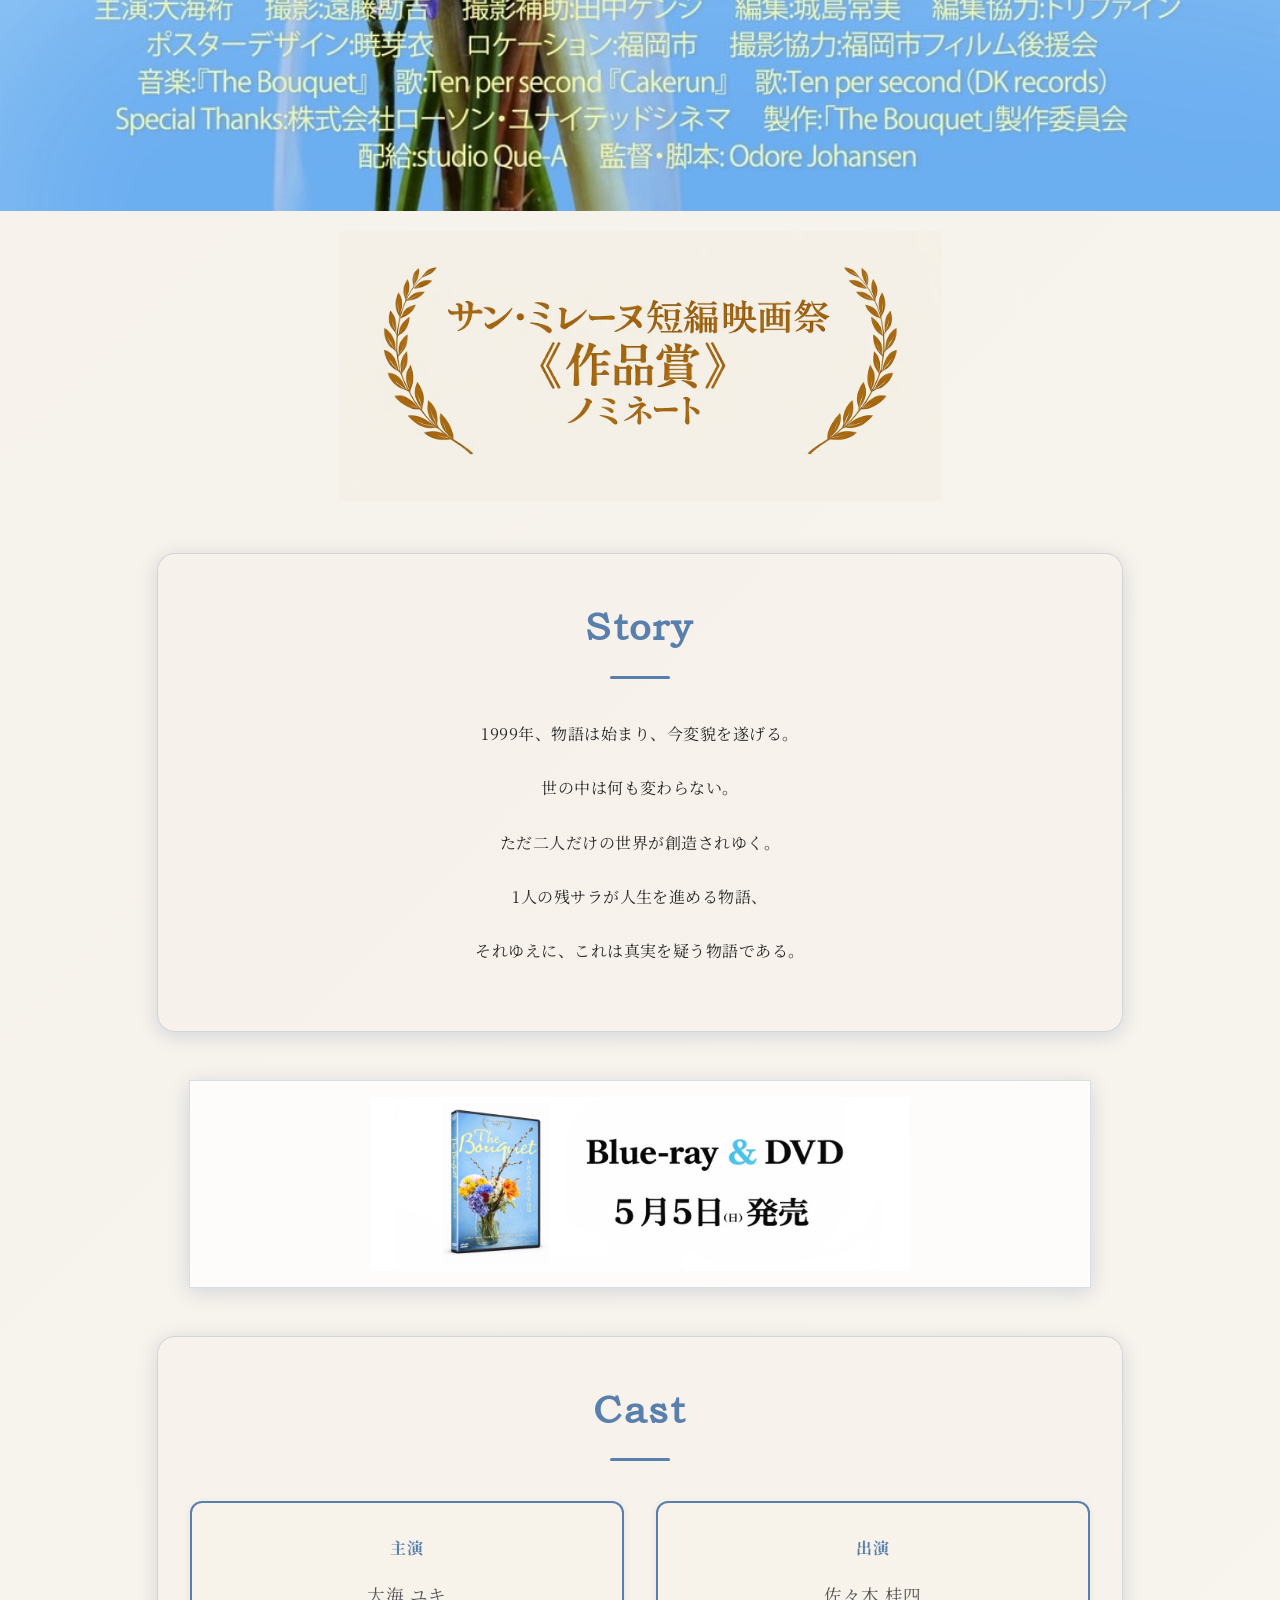
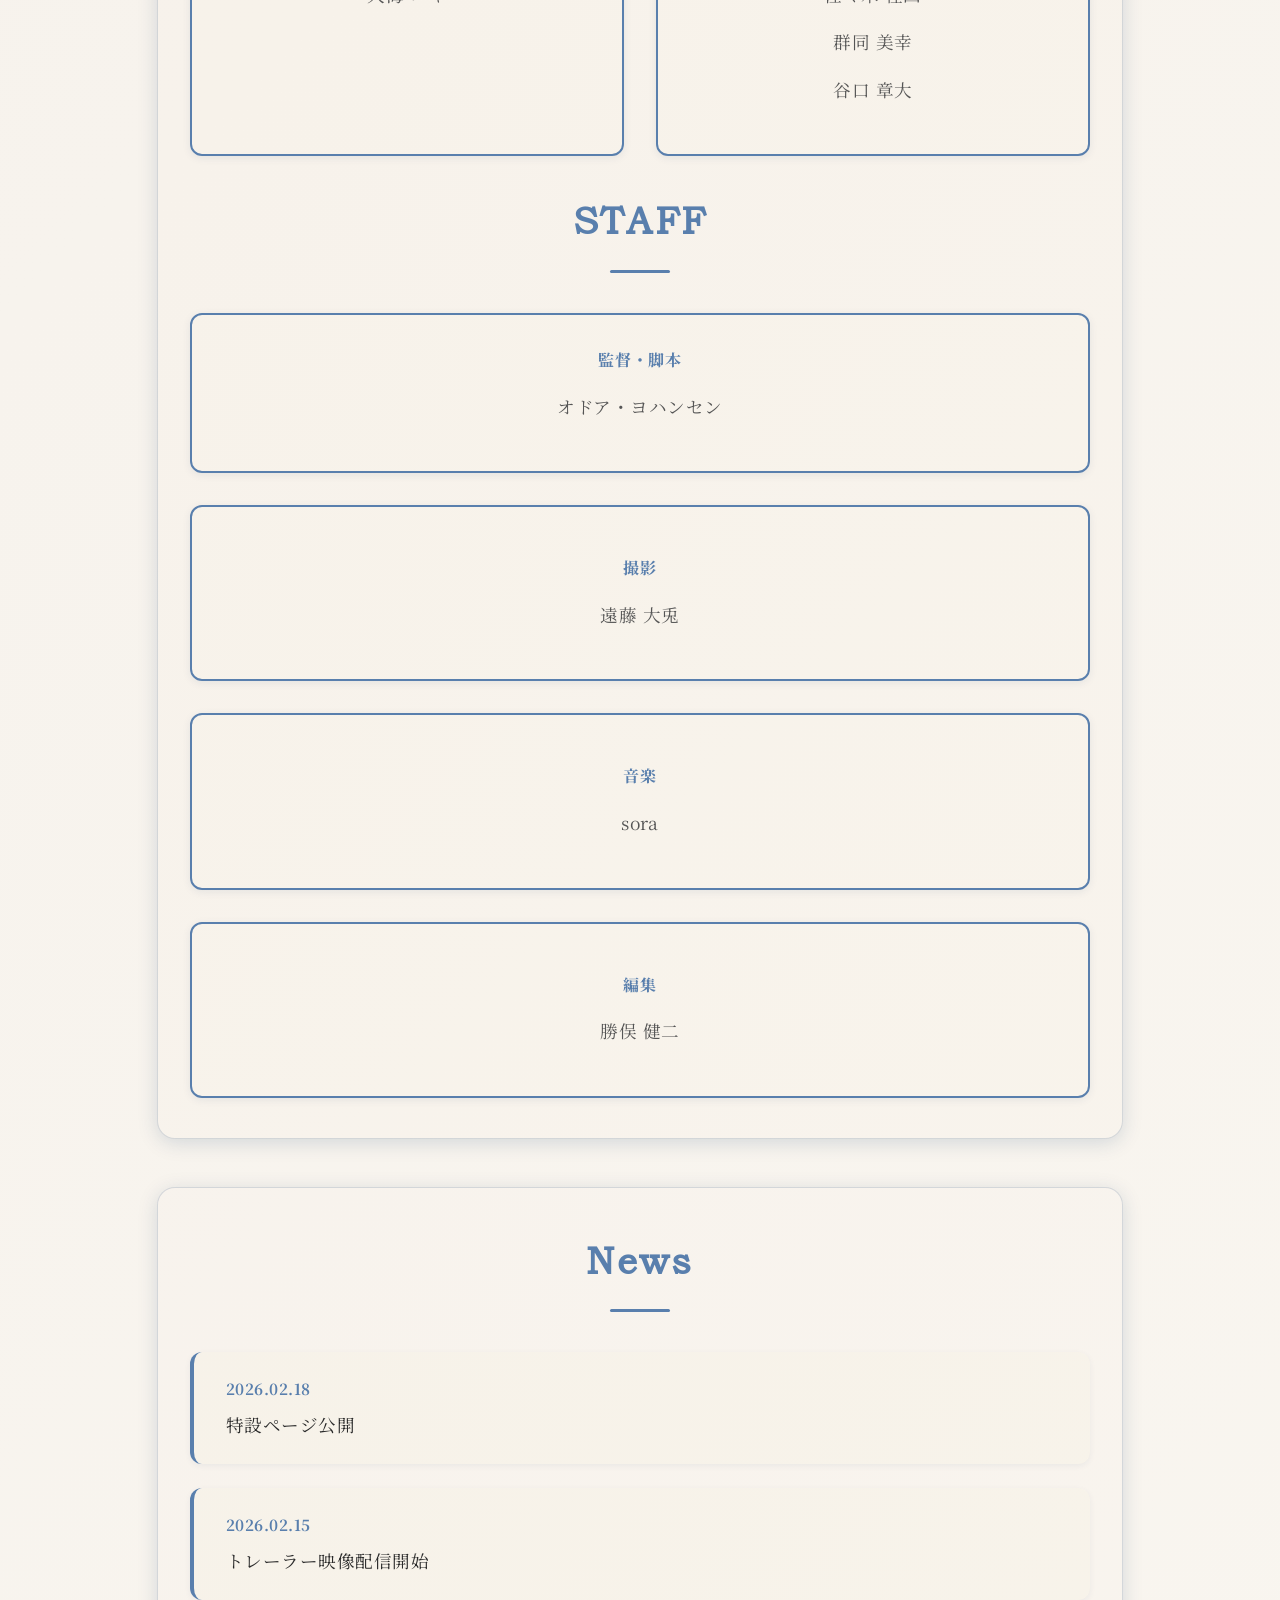
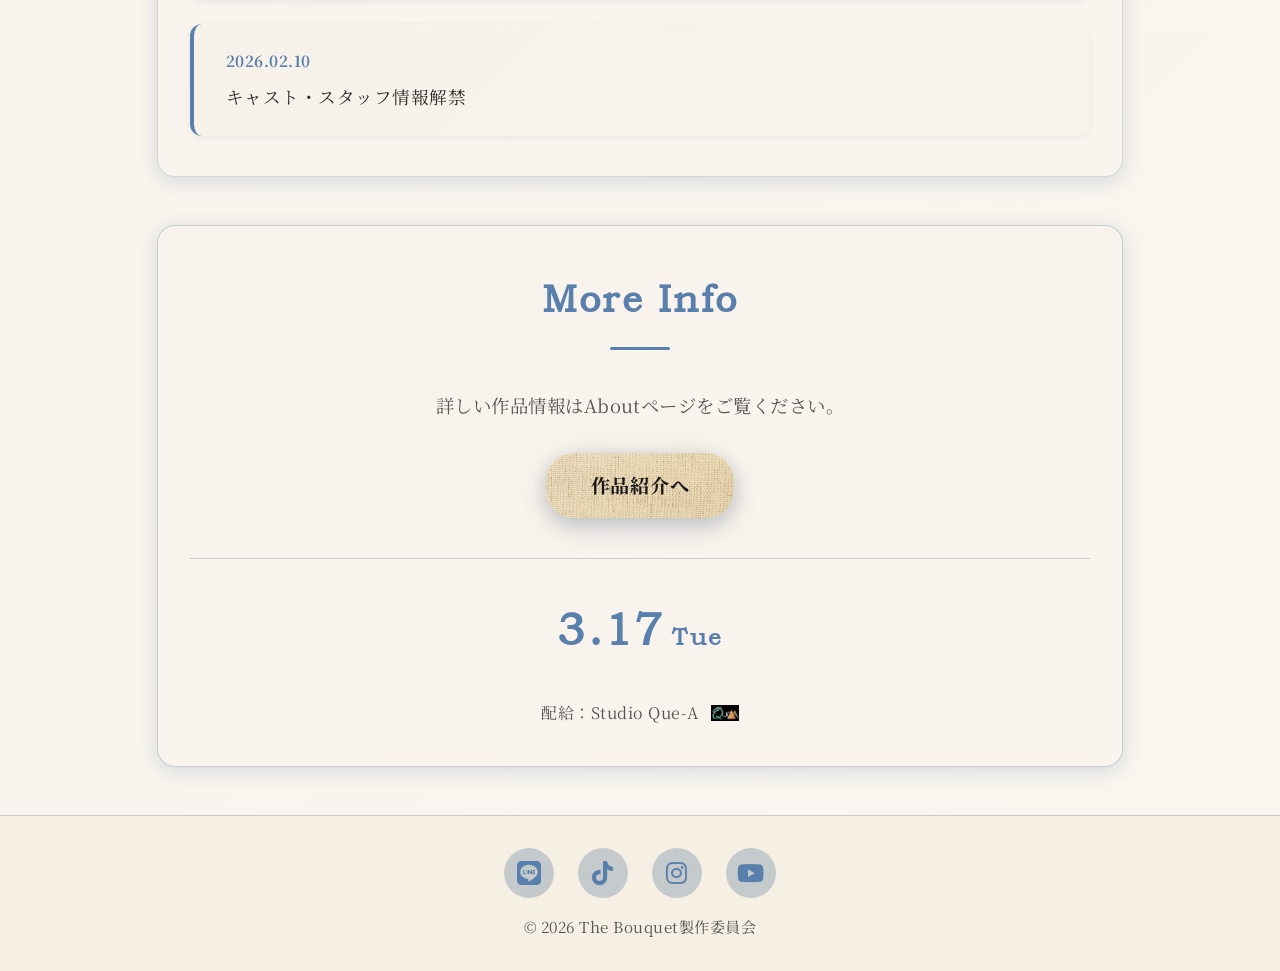
==== commit c119ae85: "ver5" ====
--- a/index.html
+++ b/index.html
@@ -3,7 +3,7 @@
 <head>
   <meta charset="UTF-8">
   <meta name="viewport" content="width=device-width, initial-scale=1.0">
-  <title>映画タイトル | 特設ページ</title>
+  <title>The Bouquet - Official Website</title>
   <link rel="preconnect" href="https://fonts.googleapis.com">
   <link rel="preconnect" href="https://fonts.gstatic.com" crossorigin>
   <link href="https://fonts.googleapis.com/css2?family=Noto+Serif+JP:wght@400;700;900&family=Playfair+Display:wght@700;900&display=swap" rel="stylesheet">
@@ -11,6 +11,12 @@
   <link rel="stylesheet" href="style.css">
 </head>
 <body>
+  <div class="loading-overlay">
+    <div class="loading-content">
+      <img src="images/load.png" alt="Loading" class="loading-spinner">
+      <p>Loading...</p>
+    </div>
+  </div>
   <header>
     <button class="menu-toggle" aria-label="メニューを開く"><span></span><span></span><span></span></button>
     <nav class="nav-menu">
@@ -24,11 +30,7 @@
   </header>
   <main>
     <section class="main-visual fadein">
-      <div class="slideshow-bg">
-        <!-- スライドショー背景画像はCSS/JSで制御 -->
-      </div>
-      <h2 class="catch">The Bouquet</h2>
-      <p class="tagline">一人の残業サラリーマンが人生を進める物語。</p>
+      <img src="images/poster.jpg" alt="The Bouquet Poster" class="poster-image">
     </section>
 
     <section class="advertisement fadein" style="background: rgba(240, 230, 210, 0.04) !important; padding: 0.3rem 1rem !important;">
@@ -48,7 +50,7 @@
 
     <section class="fadein" style="padding: 1rem 0; border-radius: 0 !important;">
       <div style="text-align: center;">
-        <img src="images/dvd.jpg" alt="DVD発売告知" style="width:45%; max-width:none; height:auto; display:block; margin:0 auto;">
+        <img src="images/dvd2.jpeg" alt="DVD発売告知" style="width:60%; max-width:none; height:auto; display:block; margin:0 auto;">
       </div>
     </section>
 
--- a/style.css
+++ b/style.css
@@ -6,6 +6,59 @@
 @font-face {
   font-family: 'BOKOS';
   src: url('font/BOOKOS.TTF') format('truetype');
+}
+
+@font-face {
+  font-family: 'LHANDW';
+  src: url('font/LHANDW.TTF') format('truetype');
+}
+
+/* === \u30ed\u30fc\u30c7\u30a3\u30f3\u30b0\u753b\u9762 === */
+.loading-overlay {
+  position: fixed;
+  top: 0;
+  left: 0;
+  width: 100%;
+  height: 100%;
+  background: rgba(245, 240, 234, 0.95);
+  display: flex;
+  justify-content: center;
+  align-items: center;
+  z-index: 9999;
+  transition: opacity 0.5s ease-out;
+}
+
+.loading-overlay.fade-out {
+  opacity: 0;
+  pointer-events: none;
+}
+
+.loading-content {
+  text-align: center;
+}
+
+.loading-spinner {
+  width: 80px;
+  height: 80px;
+  margin-bottom: 1rem;
+  animation: spin 2s linear infinite;
+}
+
+.loading-content p {
+  font-size: 1rem;
+  color: #597fad;
+  margin: 0;
+  font-weight: 700;
+  letter-spacing: 0.1em;
+}
+
+@keyframes spin {
+  from {
+    transform: rotate(0deg);
+  }
+  to {
+    transform: rotate(360deg);
+  }
 }
 
 /* === テーマカラー定義（一か所で管理） === */
@@ -96,61 +149,41 @@
 .main-visual {
   overflow: hidden;
   text-align: center;
-  margin: 4rem auto 5rem auto;
-  padding: 4rem 2rem 3.5rem 2rem;
-  border-radius: 32px;
-  box-shadow: 0 12px 48px var(--theme-primary-12);
+  margin: 0;
+  padding: 0;
+  border-radius: 0;
+  box-shadow: none;
   position: relative;
-  max-width: 900px;
-  border: 2px solid var(--theme-primary-20);
-  min-height: 500px;
+  width: 100vw;
+  border: none;
+  min-height: auto;
   display: flex;
   flex-direction: column;
-  justify-content: center;
+  justify-content: flex-start;
   align-items: center;
+  max-width: none;
 }
 .slideshow-bg {
-  position: absolute;
-  top: 0;
-  left: 0;
-  right: 0;
-  bottom: 0;
-  z-index: 0;
-  width: 100%;
-  height: 100%;
-  pointer-events: none;
-  border-radius: 32px;
-  overflow: hidden;
-}
-
-.slideshow-bg .slide-img {
+  display: none;
+}
+
+.poster-image {
   position: absolute;
   top: 0;
   left: 0;
   width: 100%;
   height: 100%;
-  opacity: 0;
-  transition: opacity 1.2s ease-in-out;
-  background-size: cover;
-  background-position: center;
-  background-repeat: no-repeat;
-  filter: brightness(0.55);
-}
-.slideshow-bg .slide-img.active {
-  opacity: 1;
-}
-.slideshow-bg .slide-img.a { background-image: url('images/hana_a.png'); }
-.slideshow-bg .slide-img.b { background-image: url('images/hana_b.png'); }
-.slideshow-bg .slide-img.c { background-image: url('images/hana_c.png'); }
-
-/* 白の薄いベール */
+  object-fit: cover;
+  z-index: 0;
+}
+
+.slideshow-bg .slide-img {
+  display: none;
+}
+
+/* ベール（削除） */
 .slideshow-bg::after {
-  content: '';
-  position: absolute;
-  inset: 0;
-  background: rgba(255,255,255,0.65);
-  pointer-events: none;
-  z-index: 2;
+  display: none;
 }
 .main-visual img {
   max-width: 320px;
@@ -159,8 +192,21 @@
   margin-bottom: 2.2rem;
   filter: drop-shadow(0 4px 24px rgba(0,0,0,0.25));
 }
+
+.main-visual .poster-image {
+  max-width: none !important;
+  width: 100% !important;
+  height: auto !important;
+  margin-bottom: 0 !important;
+  filter: none !important;
+  position: relative !important;
+  top: auto !important;
+  left: auto !important;
+  object-fit: unset;
+}
+
 .main-visual h2 {
-  font-family: 'BRADHITC', sans-serif;
+  font-family: 'LHANDW', sans-serif;
   font-size: 10rem;
   font-weight: 400;
   color: #ffe066;
@@ -281,22 +327,29 @@
   color: var(--text-primary);
   line-height: 1.7;
   letter-spacing: 0.03em;
+  overflow-x: hidden;
+}
+html {
+  overflow-x: hidden;
+}
+main {
+  width: 100%;
+  margin: 0;
+  padding: 0;
+  display: contents;
 }
 header {
-  background: rgba(240, 230, 210, 0.6);
-  color: var(--text-primary);
-  padding: 2.5rem 0 1.5rem 0;
-  text-align: center;
-  box-shadow: 0 2px 16px var(--theme-primary-08);
-  backdrop-filter: blur(8px);
-  position: relative;
-  z-index: 100;
-}
-.main-visual {
-  text-align: center;
-  margin: 2rem 0;
-}
-section {
+  position: absolute;
+  top: 0;
+  left: 0;
+  right: 0;
+  background: transparent;
+  padding: 1.5rem 1.5rem;
+  box-shadow: none;
+  backdrop-filter: none;
+  z-index: 1001;
+}
+main > section:not(.main-visual) {
   margin: 3rem auto;
   max-width: 900px;
   background: rgba(255, 255, 255, 0.8);
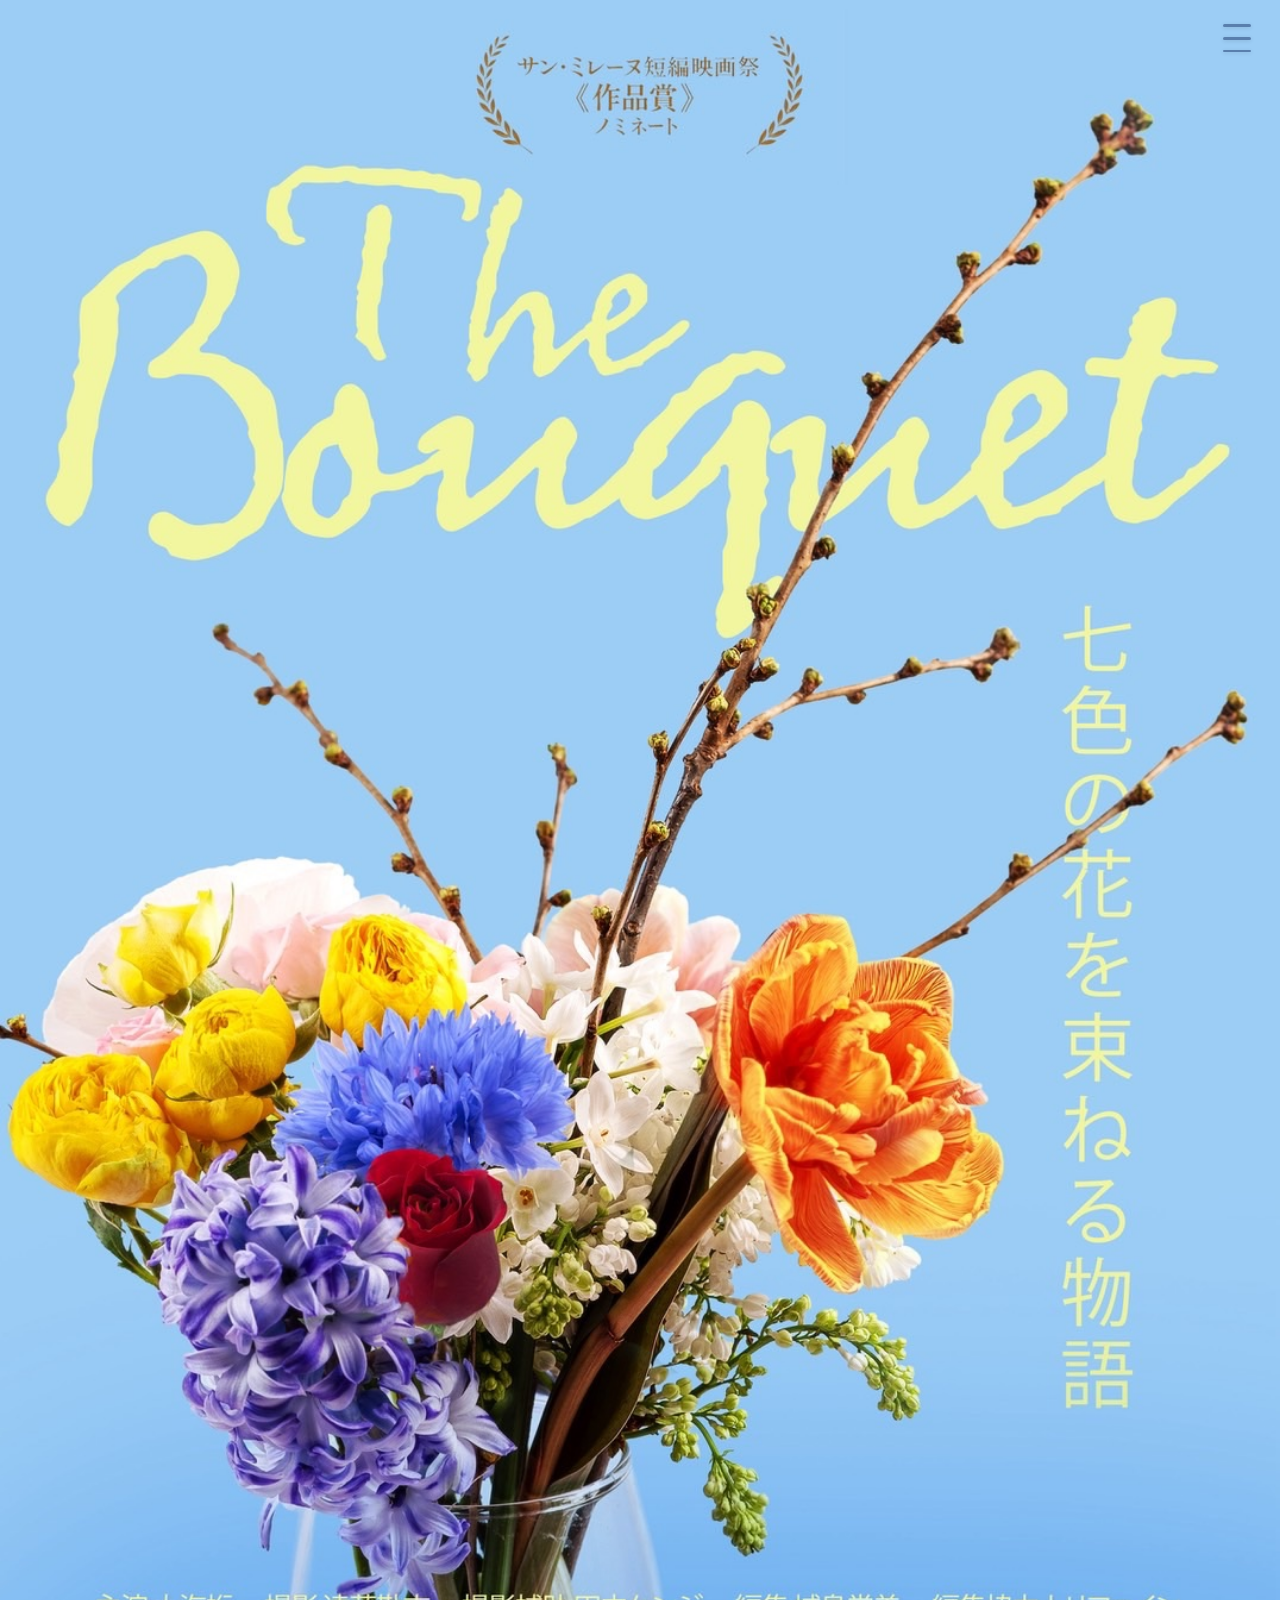
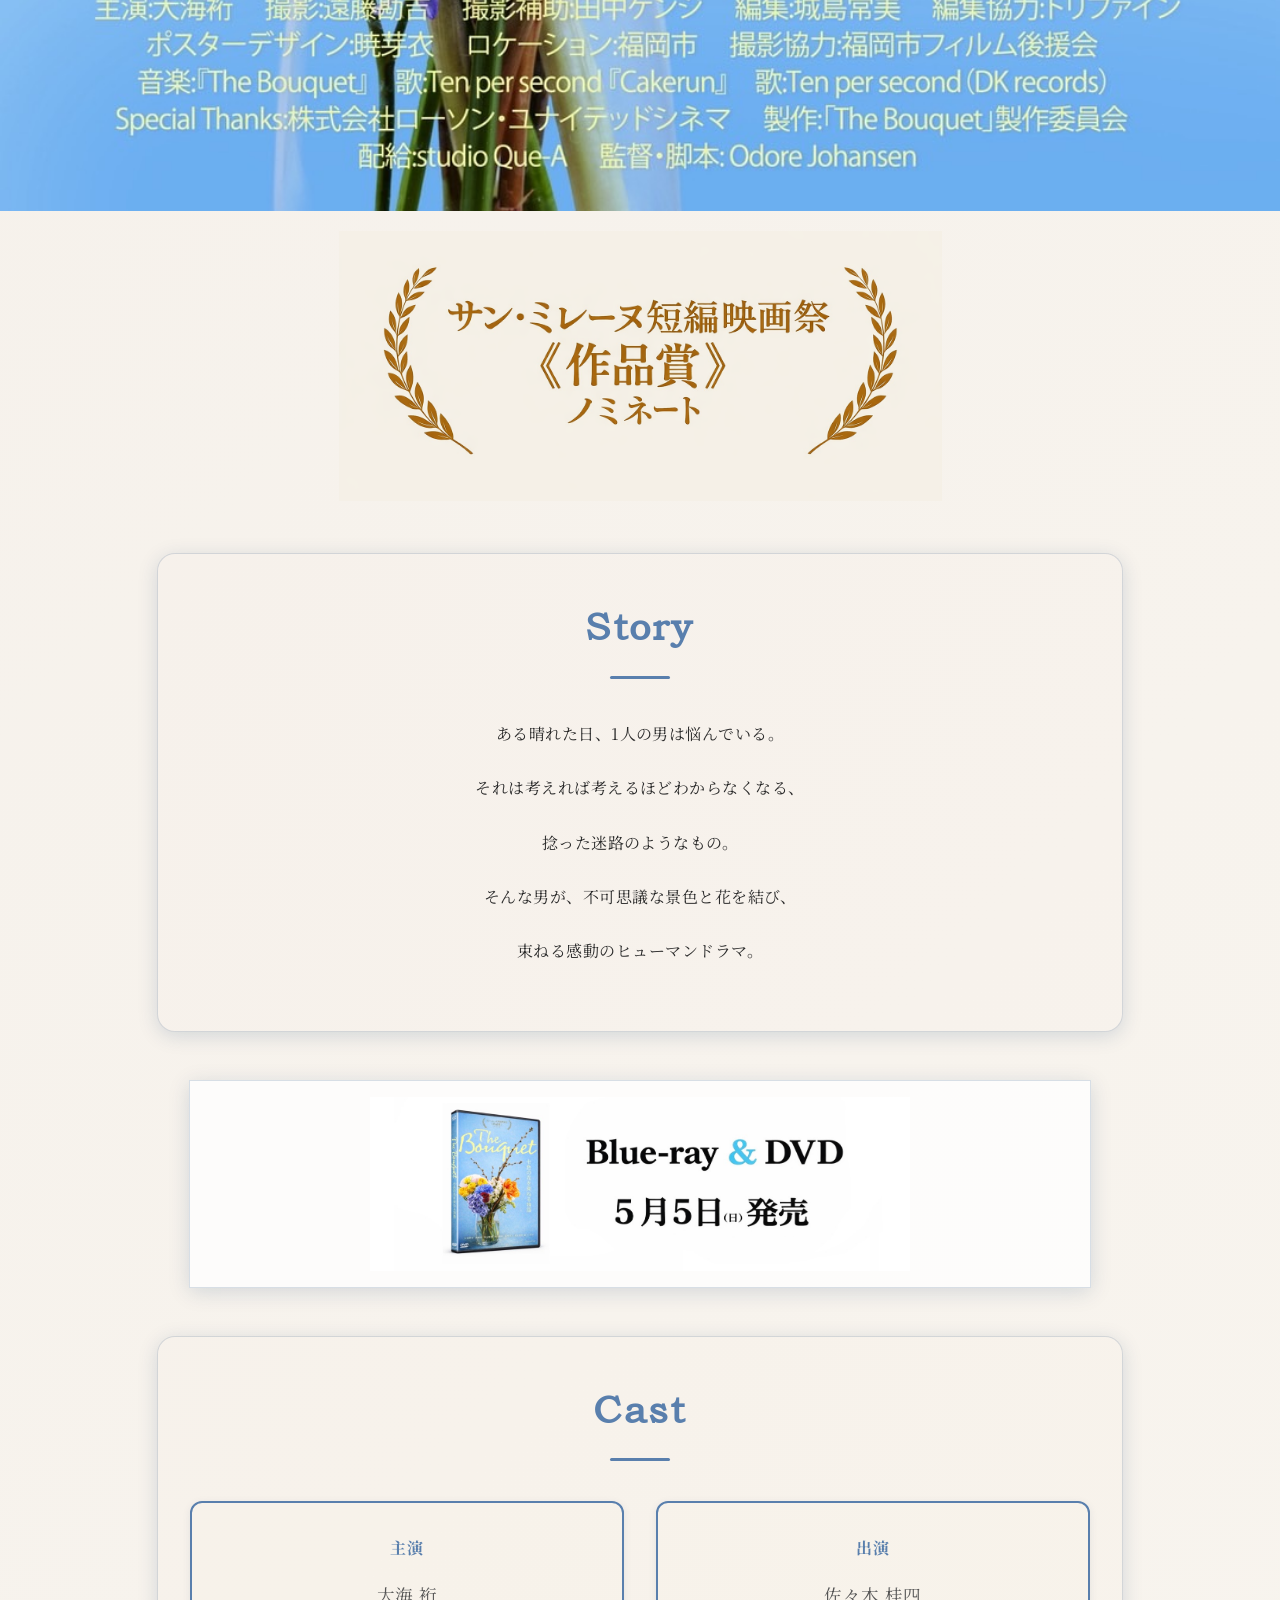
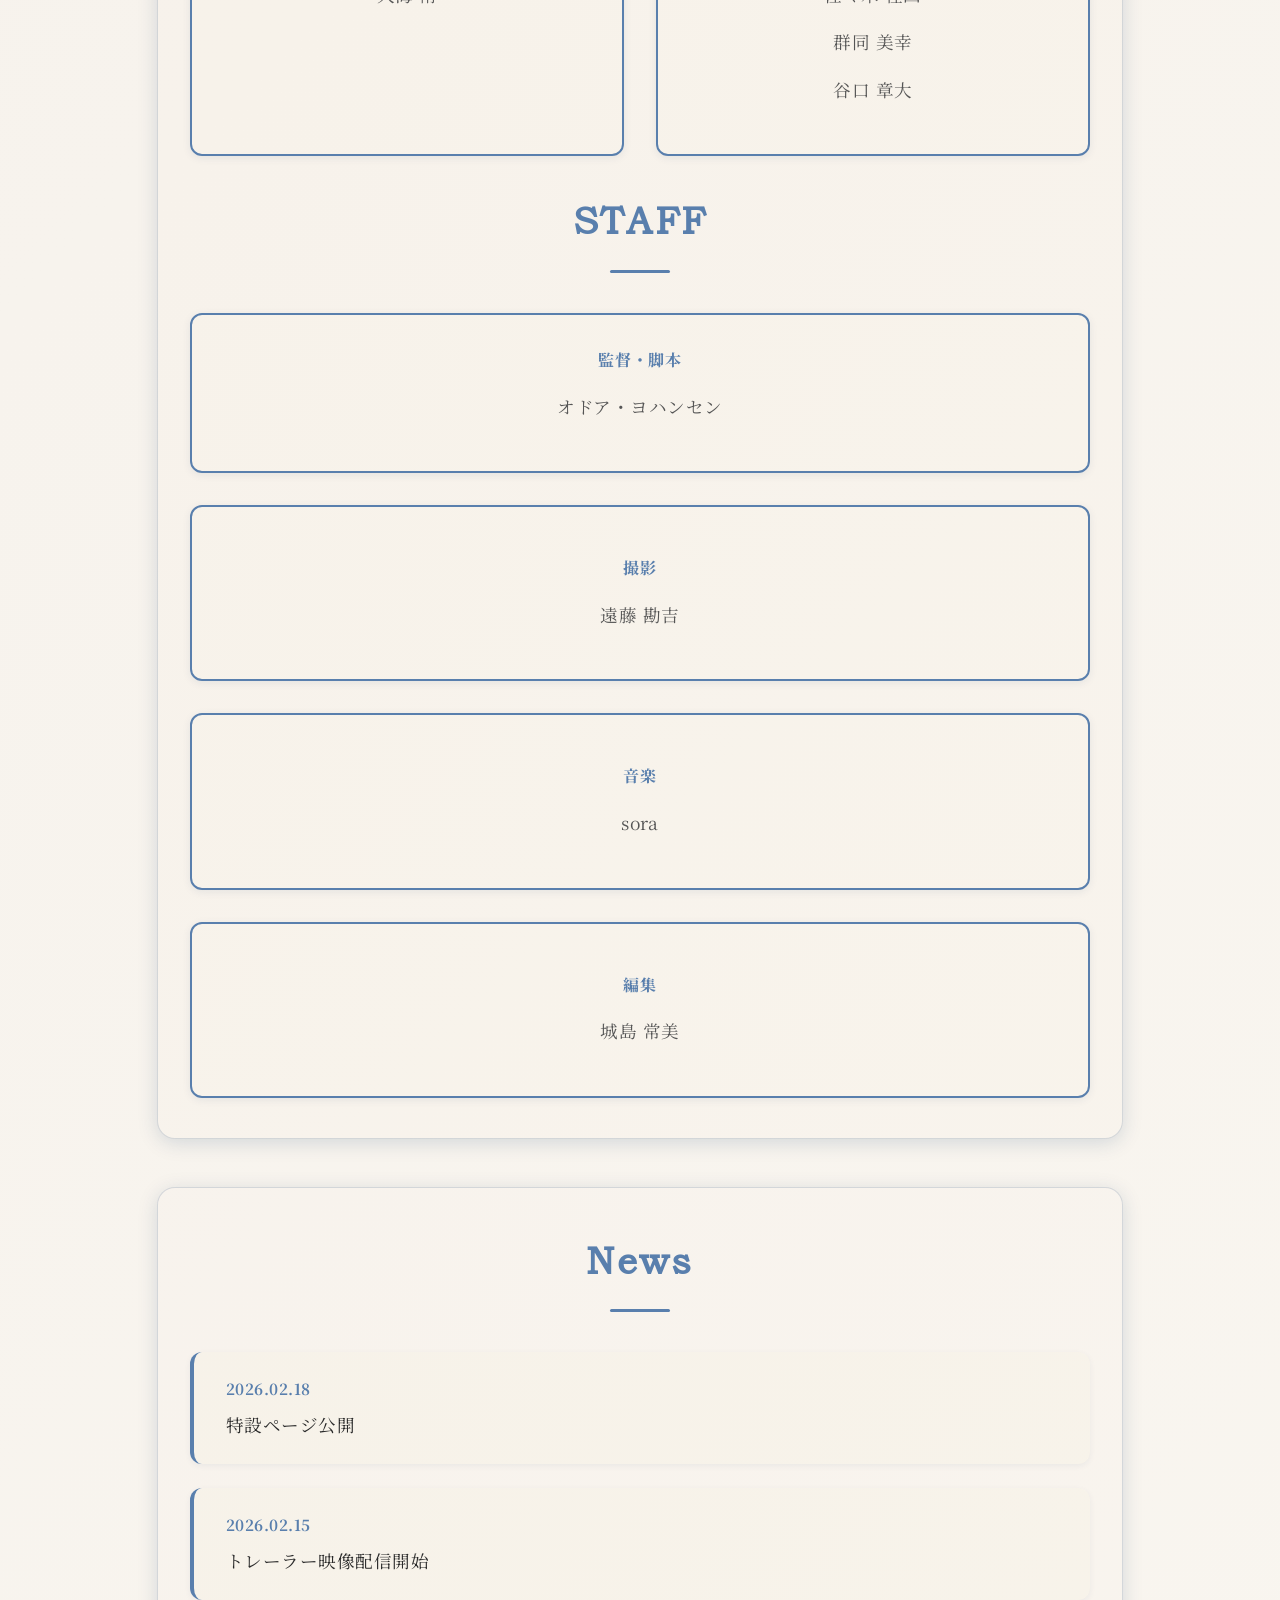
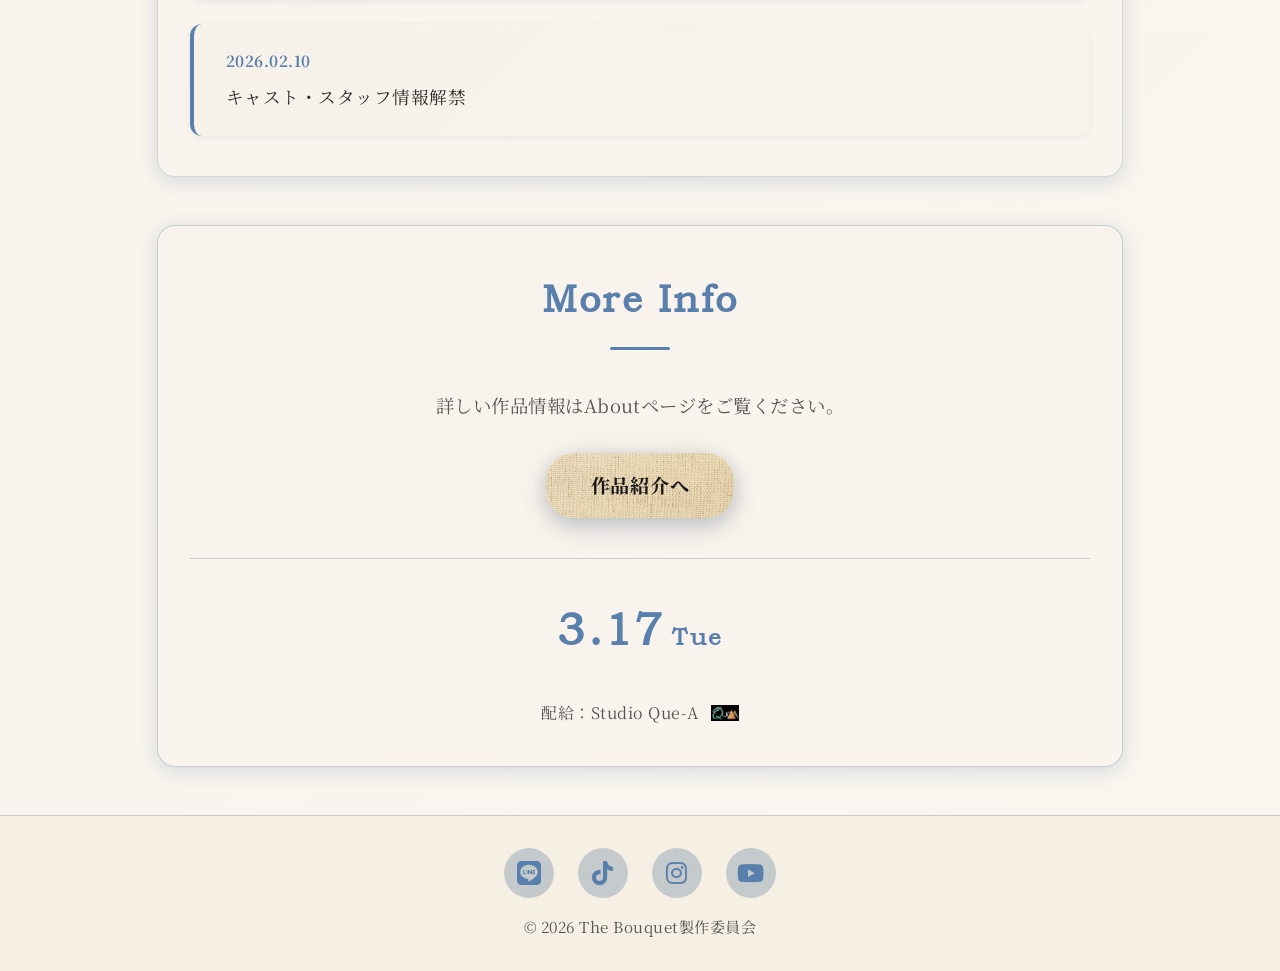
==== commit a5093566: "ver6" ====
--- a/index.html
+++ b/index.html
@@ -9,6 +9,16 @@
   <link href="https://fonts.googleapis.com/css2?family=Noto+Serif+JP:wght@400;700;900&family=Playfair+Display:wght@700;900&display=swap" rel="stylesheet">
   <link rel="stylesheet" href="https://cdnjs.cloudflare.com/ajax/libs/font-awesome/6.4.0/css/all.min.css">
   <link rel="stylesheet" href="style.css">
+
+  <!-- ▼ OGP設定（LINEやSNSでの共有用） ▼ -->
+  <meta property="og:site_name" content="The Bouquet">
+  <meta property="og:title" content="The Bouquet - Official Website">
+  <meta property="og:description" content="ある晴れた日、1人の男は悩んでいる。それは考えれば考えるほどわからなくなる、捻った迷路のようなもの。そんな男が、不可思議な景色と花を結び、束ねる感動のヒューマンドラマ。">
+  <meta property="og:url" content="https://bouquet-m.github.io/movie_web/index.html">
+  <meta property="og:image" content="https://bouquet-m.github.io/movie_web/images/poster.jpg">
+  <meta property="og:type" content="website">
+  <meta name="twitter:card" content="summary_large_image">
+  <!-- ▲ OGP設定ここまで ▲ -->
 </head>
 <body>
   <div class="loading-overlay">
@@ -40,11 +50,11 @@
     <section class="story-section fadein">
       <h2>Story</h2>
       <div class="story-content">
-        <p>1999年、物語は始まり、今変貌を遂げる。</p>
-        <p>世の中は何も変わらない。</p>
-        <p>ただ二人だけの世界が創造されゆく。</p>
-        <p>1人の残サラが人生を進める物語、</p>
-        <p>それゆえに、これは真実を疑う物語である。</p>
+        <p>ある晴れた日、1人の男は悩んでいる。</p>
+        <p>それは考えれば考えるほどわからなくなる、</p>
+        <p>捻った迷路のようなもの。</p>
+        <p>そんな男が、不可思議な景色と花を結び、</p>
+        <p>束ねる感動のヒューマンドラマ。</p>
       </div>
     </section>
 
@@ -59,7 +69,7 @@
       <div class="cast-list">
         <div class="cast-item">
           <h3>主演</h3>
-          <p>大海 ユキ</p>
+          <p>大海 裄</p>
         </div>
         <div class="cast-item">
           <h3>出演</h3>
@@ -76,7 +86,7 @@
         </div>
         <div class="cast-item">
           <h3 style="margin-top: 1rem;">撮影</h3>
-          <p>遠藤 大兎</p>
+          <p>遠藤 勘吉</p>
         </div>
         <div class="cast-item">
           <h3 style="margin-top: 1rem;">音楽</h3>
@@ -84,7 +94,7 @@
         </div>
         <div class="cast-item">
           <h3 style="margin-top: 1rem;">編集</h3>
-          <p>勝俣 健二</p>
+          <p>城島 常美</p>
         </div>
       </div>
     </section>
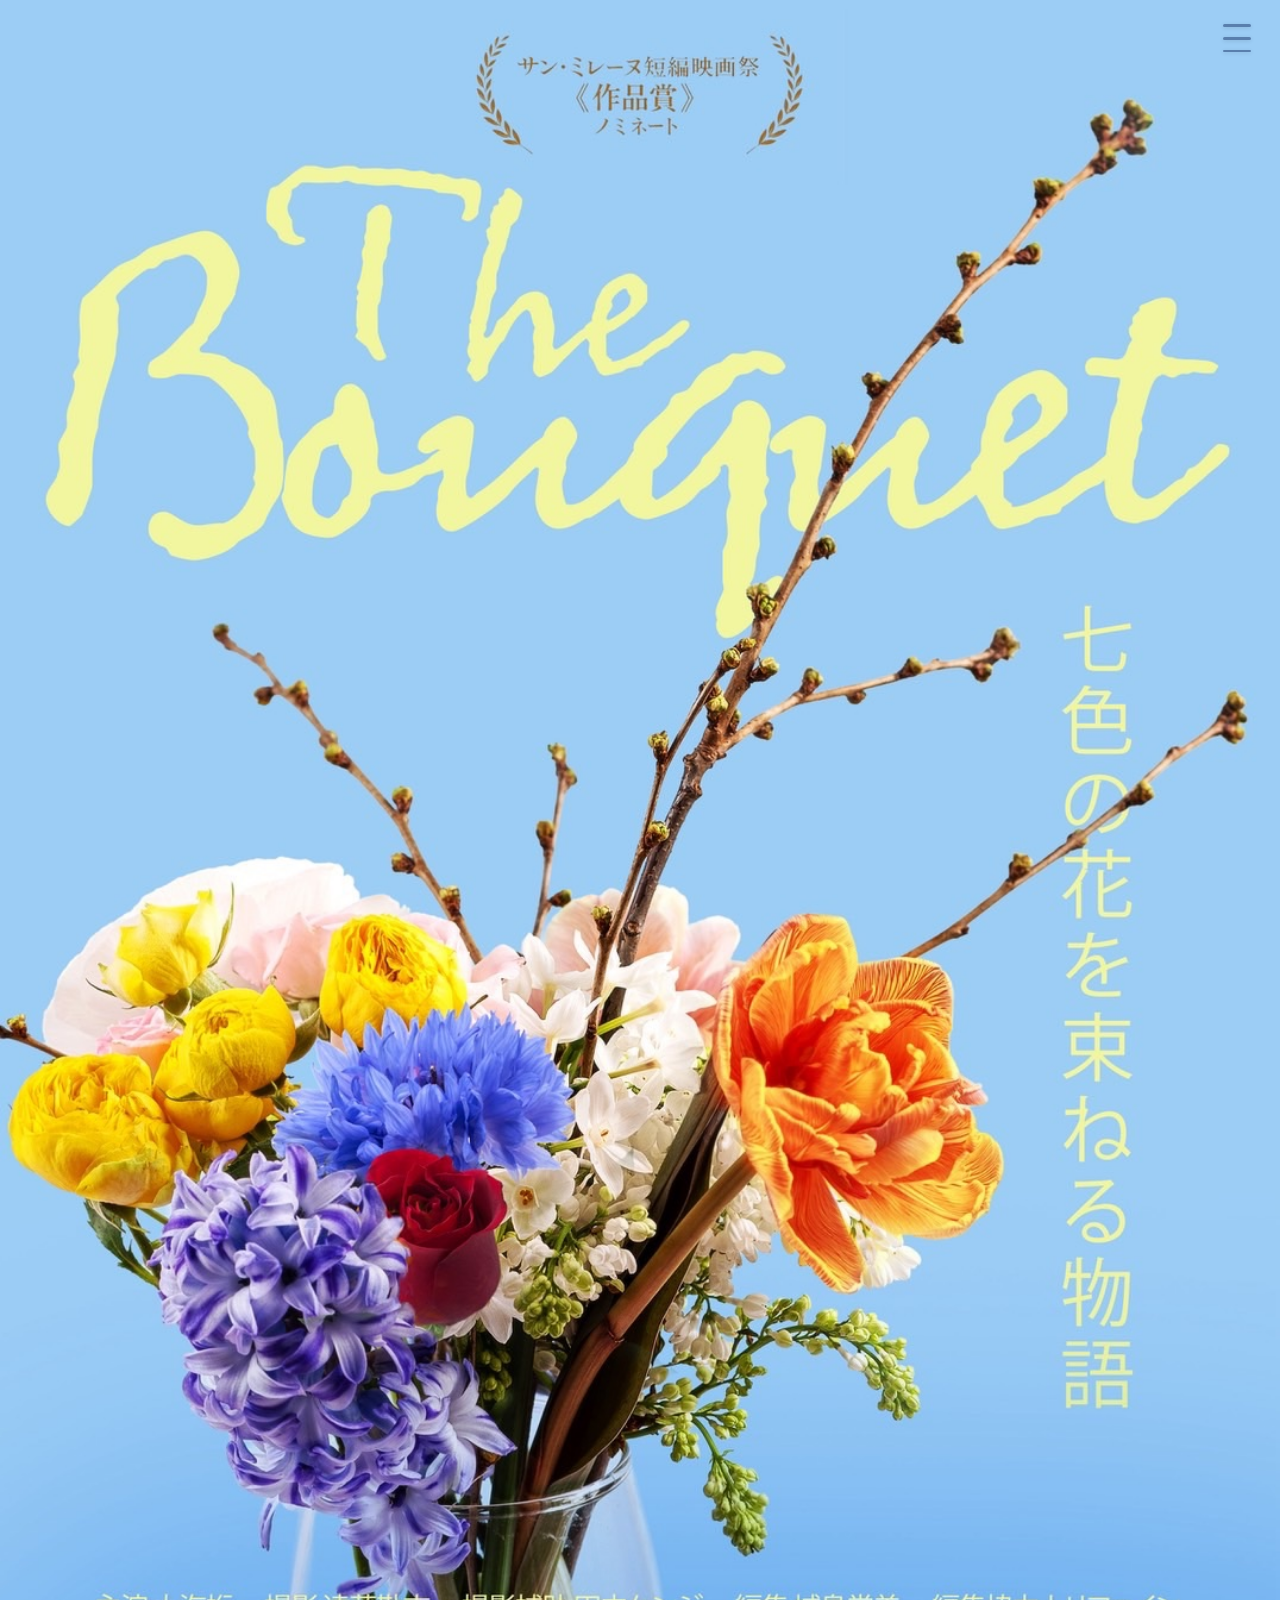
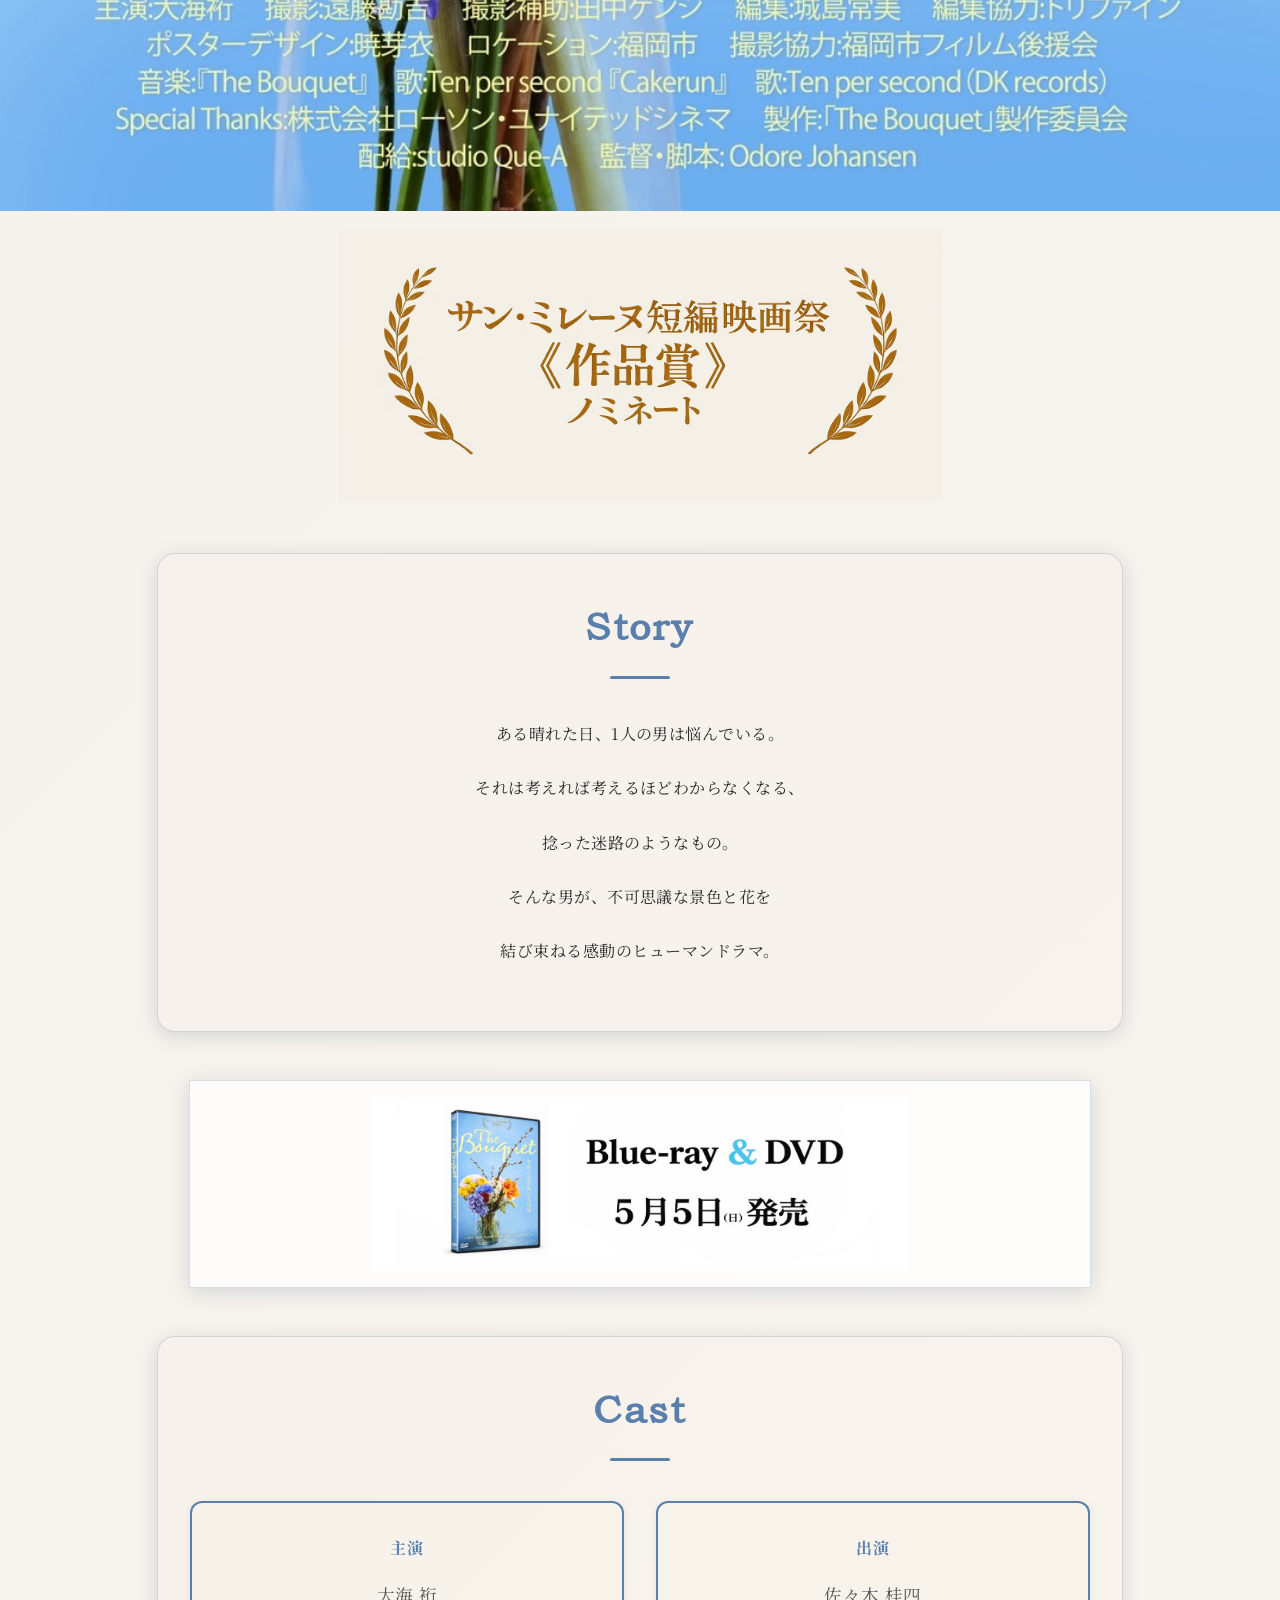
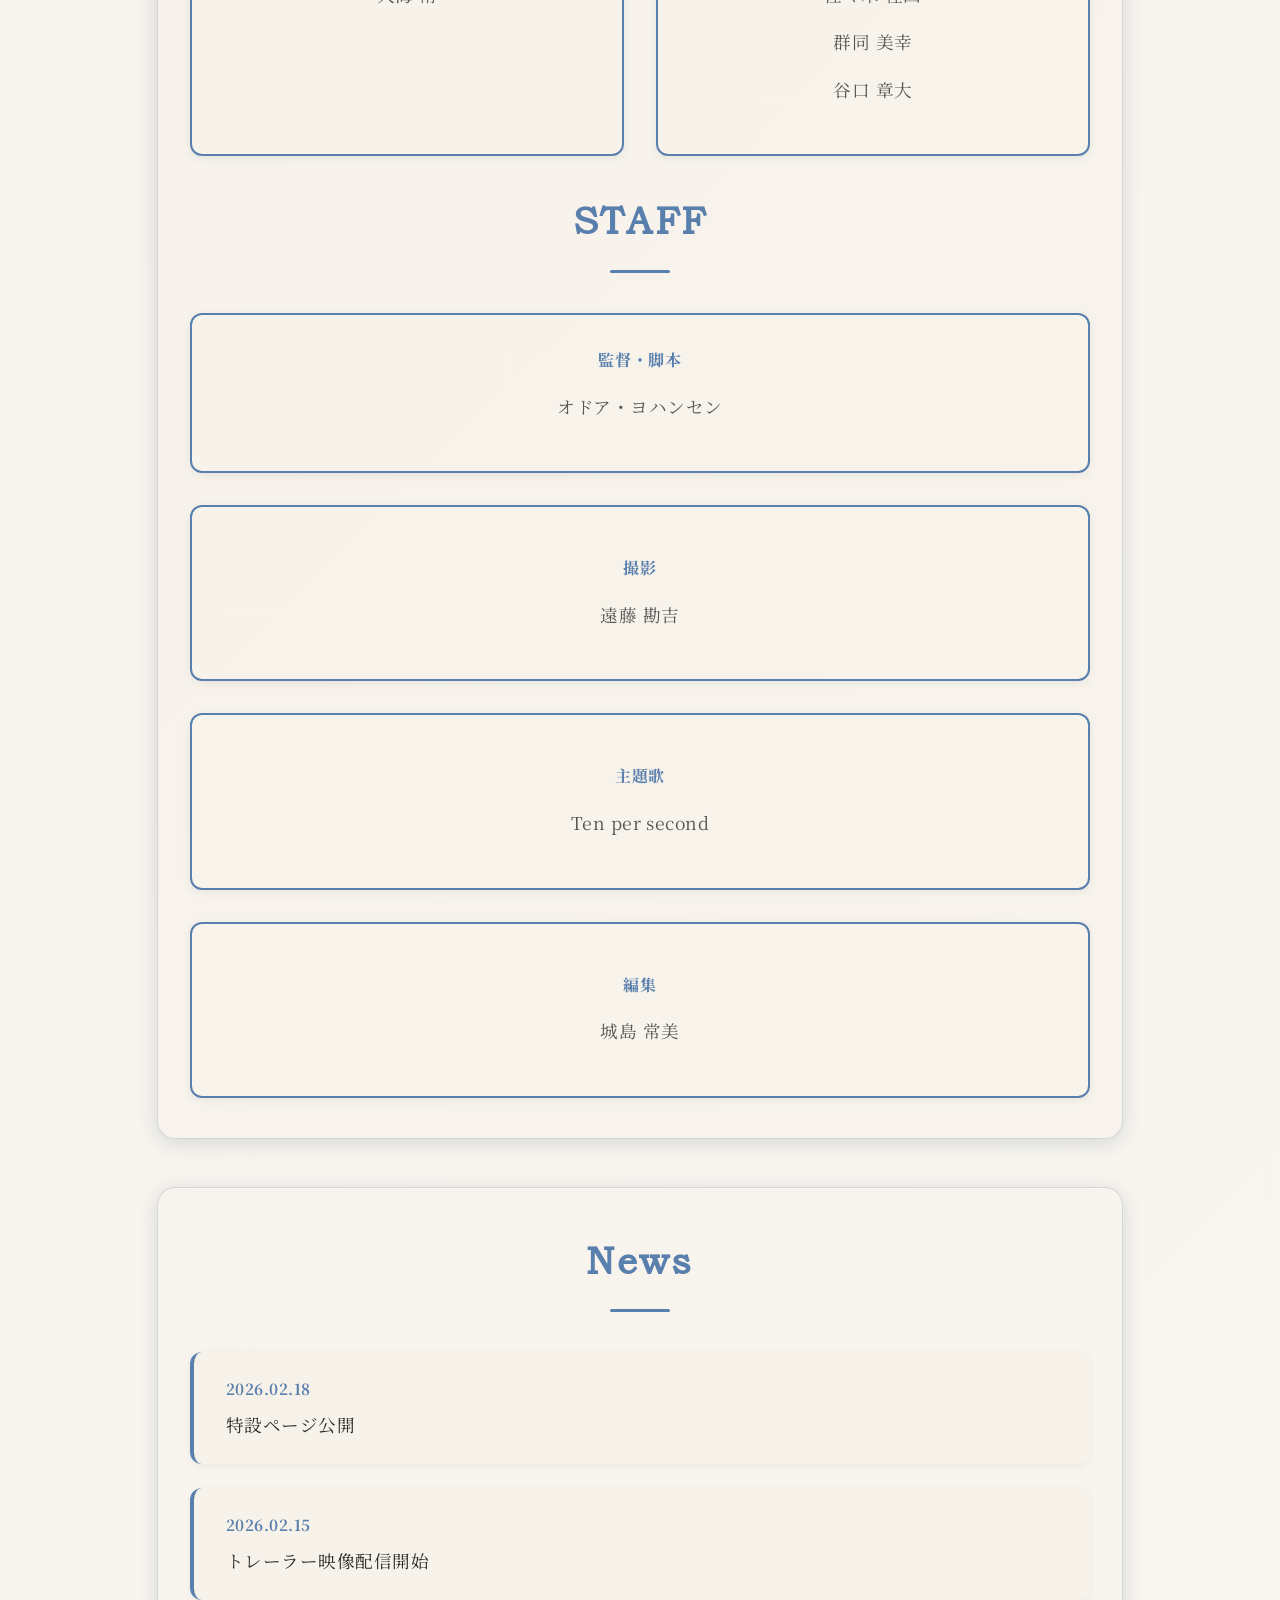
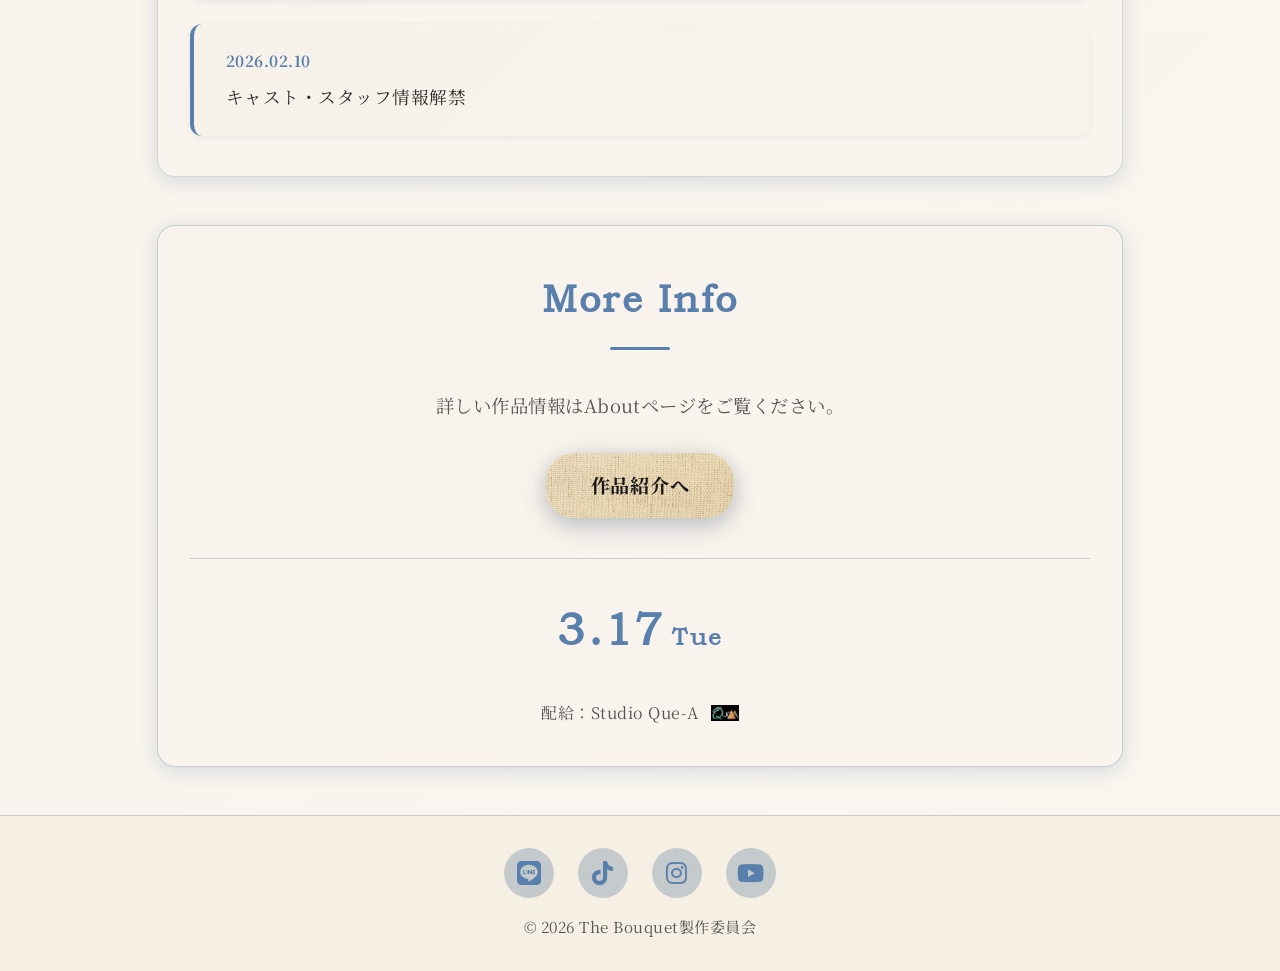
==== commit 40141f34: "clean init" ====
--- a/index.html
+++ b/index.html
@@ -33,7 +33,7 @@
       <ul>
         <li><a href="index.html">Home</a></li>
         <li><a href="about.html">About</a></li>
-        <li><a href="trailer.html">Trailer</a></li>
+        <li><a href="trailer.html">Information</a></li>
         <li><a href="contact.html">Contact</a></li>
       </ul>
     </nav>
@@ -53,8 +53,8 @@
         <p>ある晴れた日、1人の男は悩んでいる。</p>
         <p>それは考えれば考えるほどわからなくなる、</p>
         <p>捻った迷路のようなもの。</p>
-        <p>そんな男が、不可思議な景色と花を結び、</p>
-        <p>束ねる感動のヒューマンドラマ。</p>
+        <p>そんな男が、不可思議な景色と花を</p>
+        <p>結び束ねる感動のヒューマンドラマ。</p>
       </div>
     </section>
 
@@ -89,8 +89,8 @@
           <p>遠藤 勘吉</p>
         </div>
         <div class="cast-item">
-          <h3 style="margin-top: 1rem;">音楽</h3>
-          <p>sora</p>
+          <h3 style="margin-top: 1rem;">主題歌</h3>
+          <p>Ten per second</p>
         </div>
         <div class="cast-item">
           <h3 style="margin-top: 1rem;">編集</h3>
@@ -135,10 +135,10 @@
   </main>
   <footer>
     <div class="social-links">
-      <a href="https://line.me/R/ti/p/" target="_blank" rel="noopener" aria-label="LINE"><i class="fab fa-line"></i></a>
-      <a href="https://www.tiktok.com/" target="_blank" rel="noopener" aria-label="TikTok"><i class="fab fa-tiktok"></i></a>
-      <a href="https://www.instagram.com/" target="_blank" rel="noopener" aria-label="Instagram"><i class="fab fa-instagram"></i></a>
-      <a href="https://www.youtube.com/" target="_blank" rel="noopener" aria-label="YouTube"><i class="fab fa-youtube"></i></a>
+      <a href="images/sns_index/line.jpeg" target="_blank" rel="noopener" aria-label="LINE"><i class="fab fa-line"></i></a>
+      <a href="images/sns_index/tiktok.mp4" target="_blank" rel="noopener" aria-label="TikTok"><i class="fab fa-tiktok"></i></a>
+      <a href="images/sns_index/instagram.jpeg" target="_blank" rel="noopener" aria-label="Instagram"><i class="fab fa-instagram"></i></a>
+      <a href="images/sns_index/youtube.mp4" target="_blank" rel="noopener" aria-label="YouTube"><i class="fab fa-youtube"></i></a>
     </div>
     <p>&copy; 2026 The Bouquet製作委員会</p>
   </footer>
